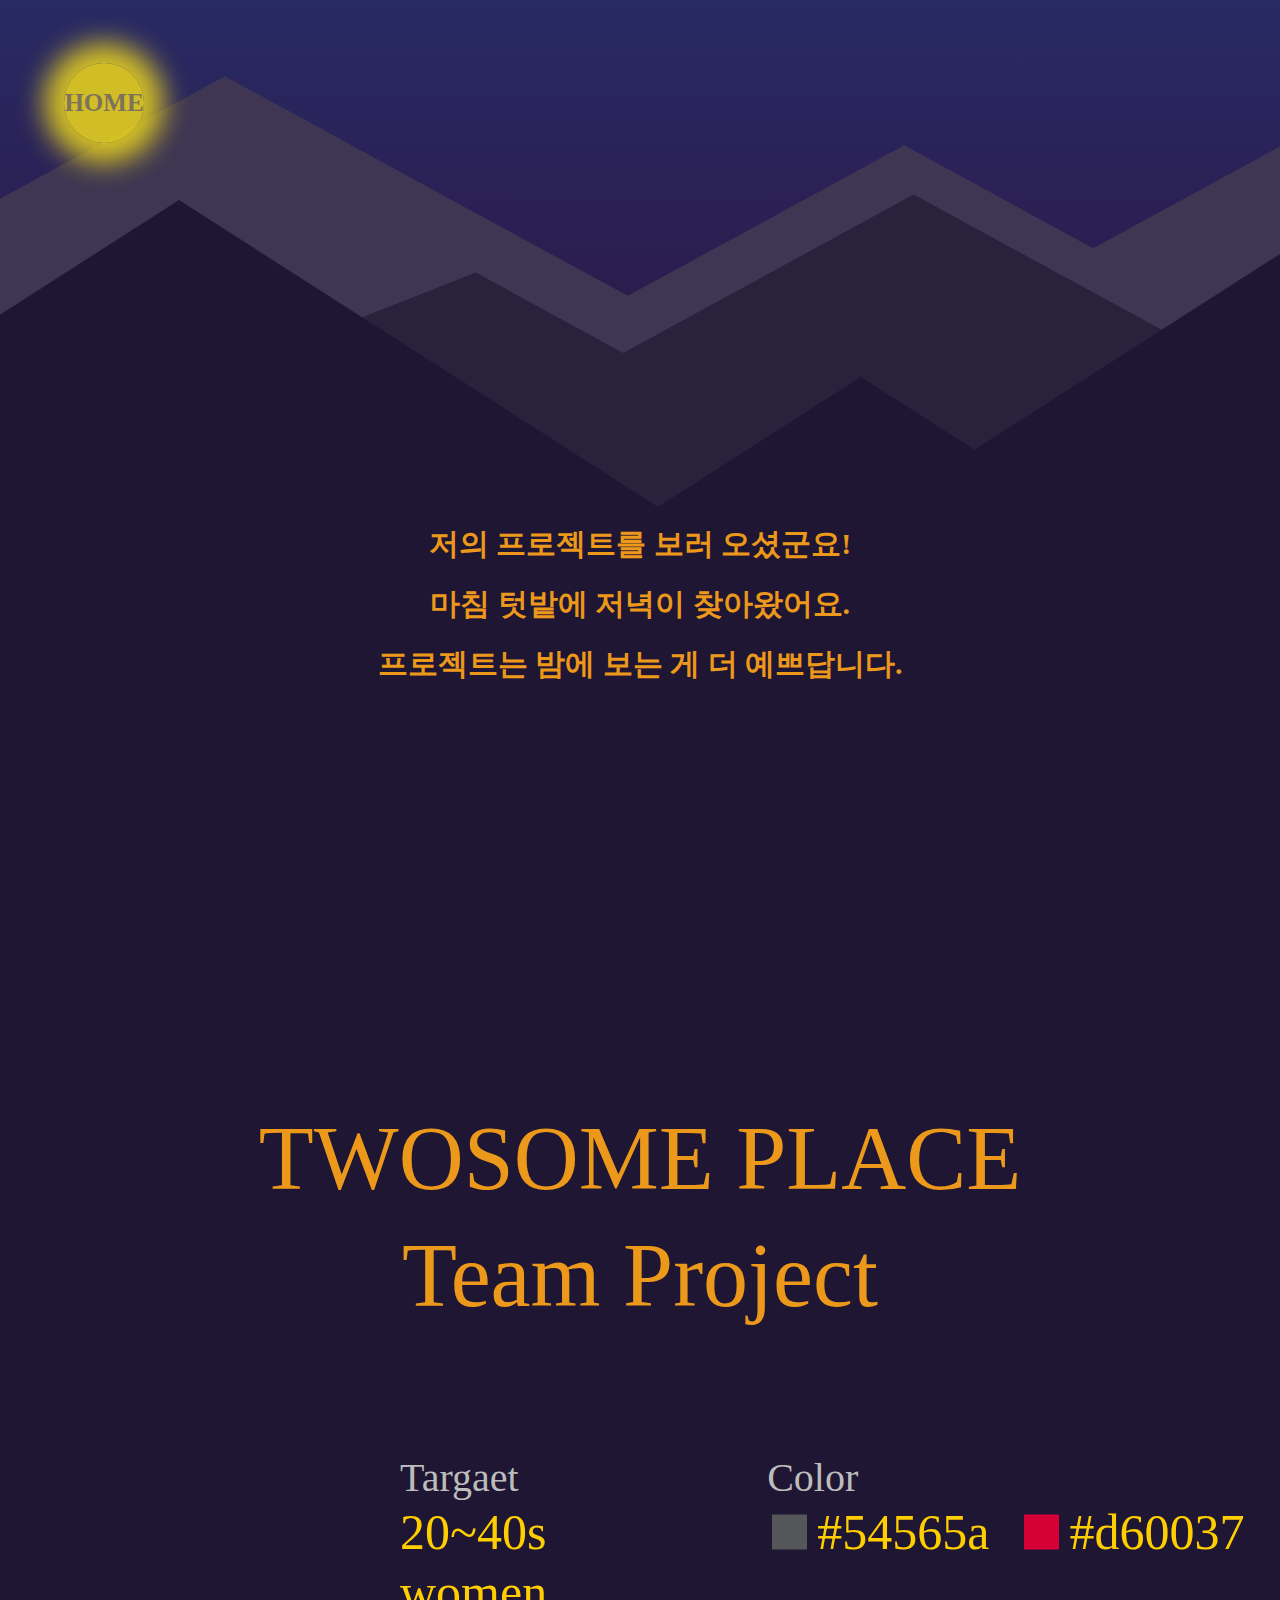
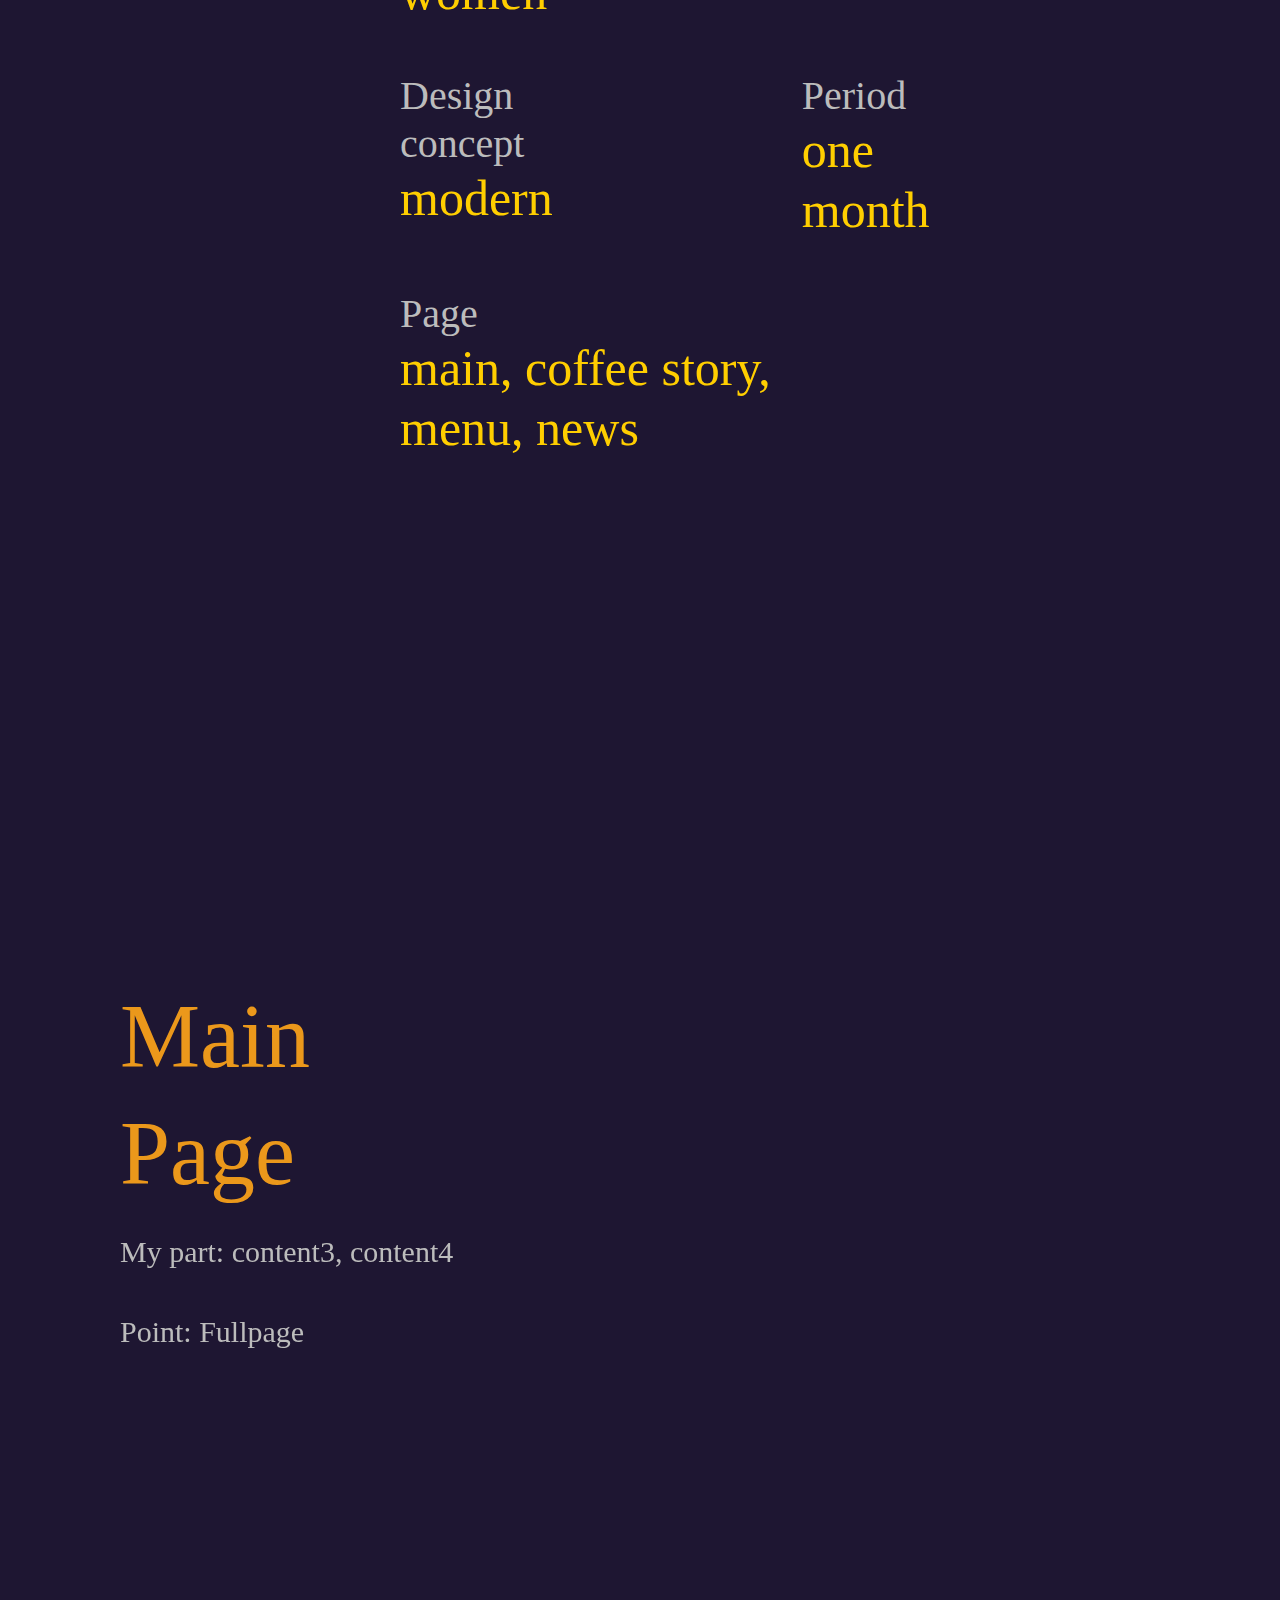
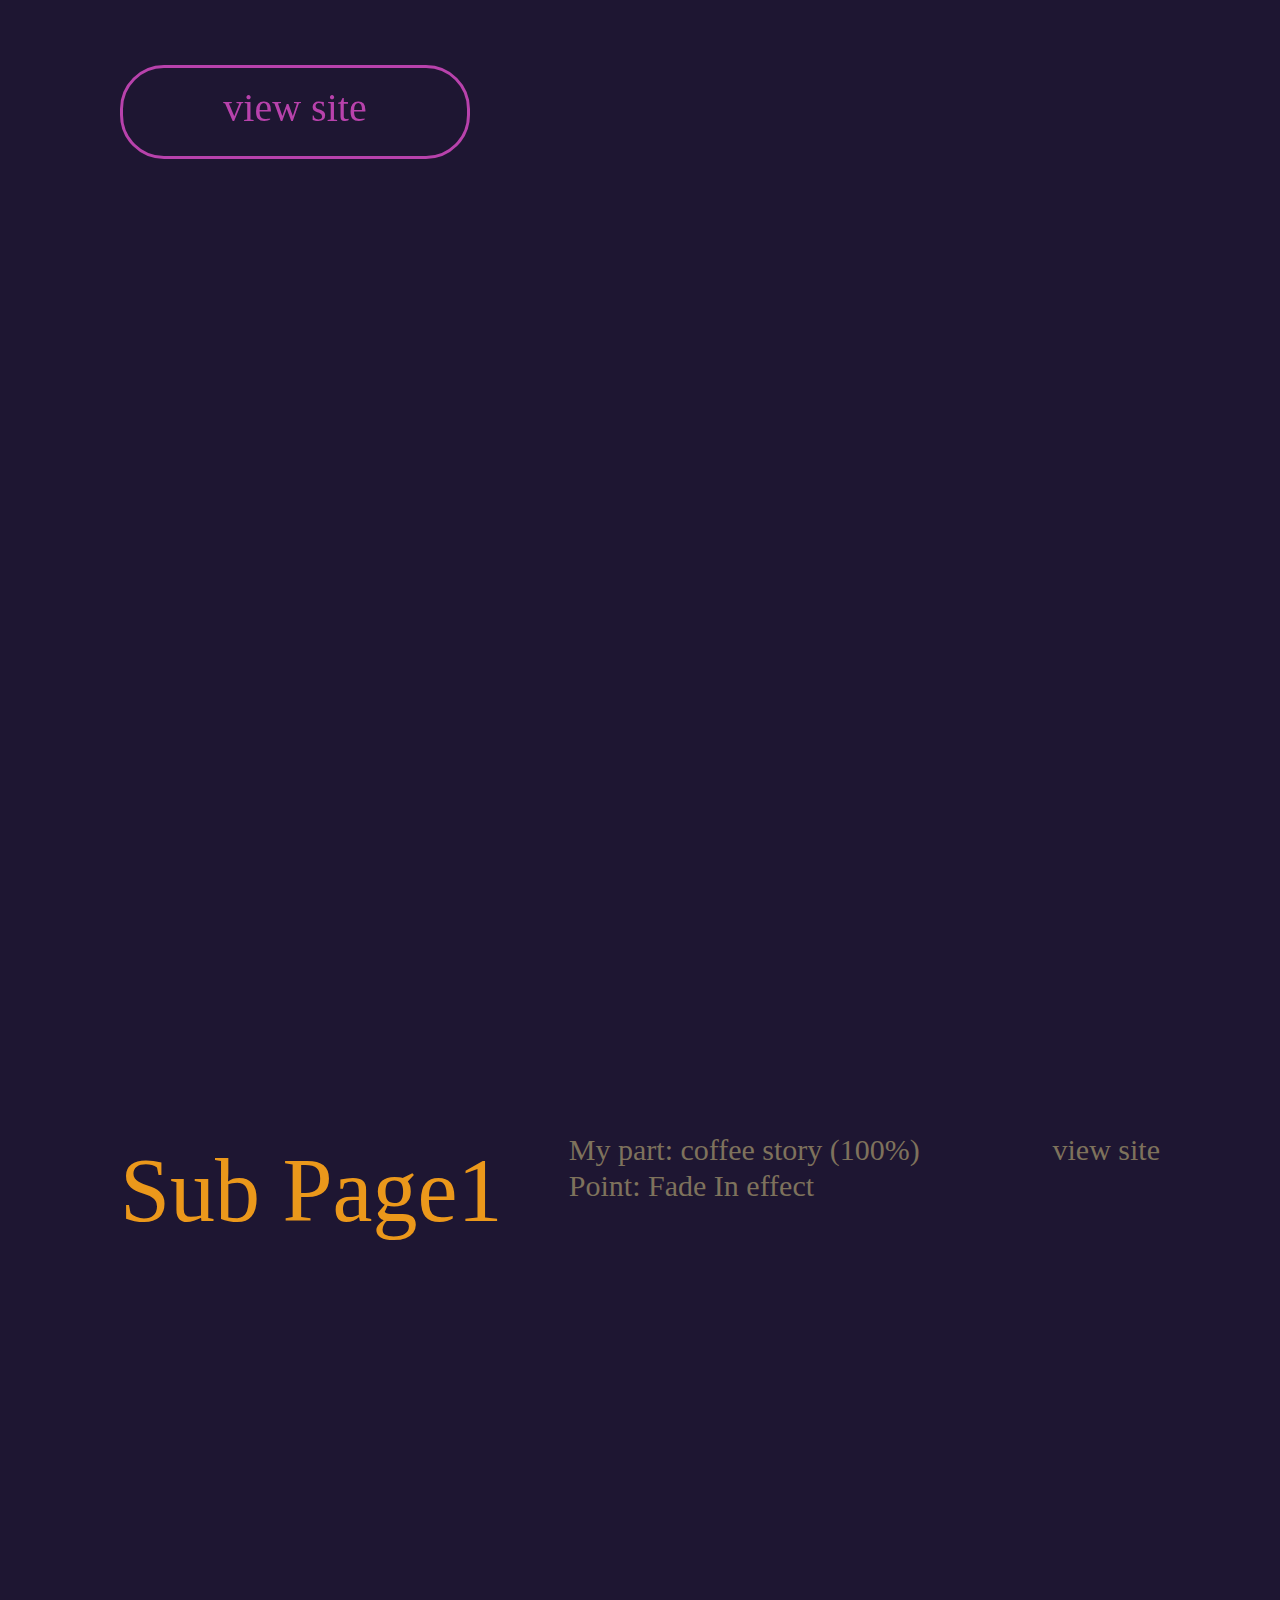
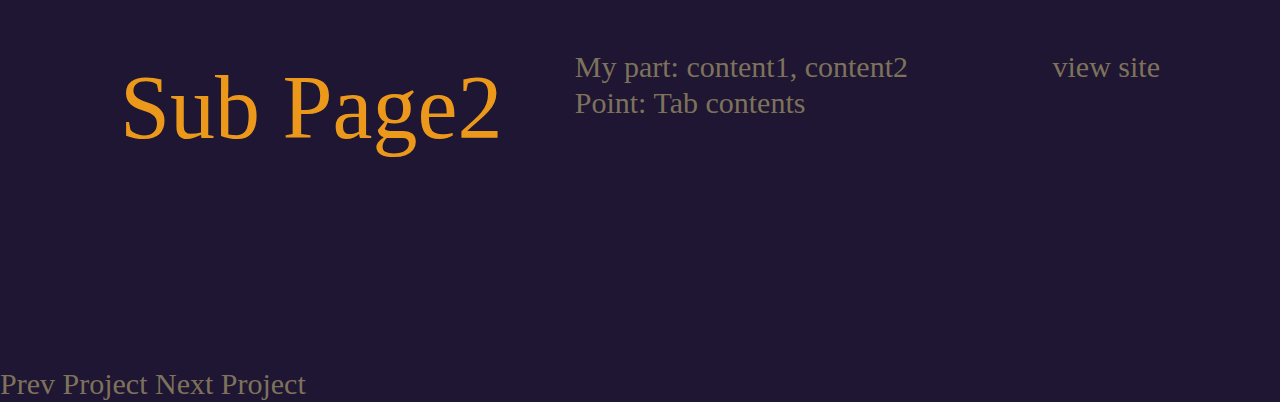
==== sub/ikea_introduce.html @ bd68456a ".go_link .circle" ====
<!DOCTYPE html>
<html lang="ko">

<head>
  <meta charset="UTF-8">
  <meta http-equiv="X-UA-Compatible" content="IE=edge">
  <meta name="viewport" content="width=device-width, initial-scale=1.0">
  <title> IKEA | Project </title>
  <link rel="icon" href="../images/favicon16.ico">
  <link rel="icon" href="../images/favicon32.ico">
  <link rel="shortcut icon" href="../images/favicon96.ico"><!-- 안드로이드 -->
  <link rel="apple-touch-icon" href="../images/favicon96.ico"><!-- 애플 -->

  <link rel="stylesheet" href="../css/common.css">
  <link rel="stylesheet" href="../css/sub.css">
  <script src="../js/jquery-1.12.4.min.js"></script>
</head>

<body>
  <div id="ikea_wrap">
    <div class="ikea_intro">
      <a href="../index.html" class="home">HOME</a>
      <div class="bg">
        <div class="mountain1"></div>
        <div class="mountain2"></div>
        <div class="mountain3"></div>
        <div class="star"></div>
      </div>
      <div class="txt">
        저의 프로젝트를 보러 오셨군요!<br>
        마침 텃밭에 저녁이 찾아왔어요.<br>
        프로젝트는 밤에 보는 게 더 예쁘답니다.<br>
      </div>
    </div>

    <div class="introduce">
      <section class="info">
        <h2>TWOSOME PLACE <br> Team Project</h2>
        <ul class="info_cnt">
          <li>
            <div>
              Targaet
              <p>20~40s women</p>
            </div>
            <div class="marginLeft1">
              Color
              <p><span class="color1">#54565a</span><span class="color2">#d60037</span></p>
            </div>
          </li>
          <li>
            <div>
              Design concept
              <p>modern</p>
            </div>
            <div class="marginLeft2">
              Period
              <p>one month</p>
            </div>
          </li>
          <li>
            <div>
              Page
              <p>main, coffee story, menu, news</p>
            </div>
          </li>
        </ul>
      </section>

      <section class="main">
        <div class="fixed">
          <h3>Main Page</h3>
          <div class="part">
            My part: content3, content4 <br>
            Point: Fullpage</div>
          <a href="" class="view_site">view site</a>
        </div>

        <div class="screen_wrap">
          <div class="screen">
            <div class="img1"></div>
          </div>
          <div class="screen">
            <div class="img2"></div>
          </div>
          <div class="screen">
            <div class="img3"></div>
          </div>
        </div>

      </section>

      <section class="sub1">
        <h3>Sub Page1</h3>
        <div class="part">
          My part: coffee story (100%) <br>
          Point: Fade In effect
        </div>
        <div class="screen">
          <div class="img"></div>
        </div>
        <a href="" class="view_site">view site</a>
      </section>

      <section class="sub2">
        <h3>Sub Page2</h3>
        <div class="part">
          My part: content1, content2 <br>
          Point: Tab contents
        </div>
        <div class="screen">
          <div class="img"></div>
        </div>
        <a href="" class="view_site">view site</a>
      </section> 

      <div class="btn">
        <a href="" class="btn_prev">Prev Project</a>
        <a href="" class="btn_next">Next Project</a>
        <a href="" class="btn_top"></a>
      </div>
    </div>
  </div>
</body>

</html>
---- css/common.css ----
@charset "UTF-8";
@font-face {
  font-family: 신디나루;
  font-style: normal;
  font-weight: 600;
  src: local("a신디나루B"), url("../fonts/sindinaru/a신디나루B.ttf") format("truetype"); }
@font-face {
  font-family: Rubik;
  font-style: normal;
  font-weight: 500;
  src: local("Rubik"), url("../fonts/Rubik/static/Rubik-Medium.ttf") format("truetype"); }
@font-face {
  font-family: Rubik;
  font-style: normal;
  font-weight: 600;
  src: local("Rubik"), url("../fonts/Rubik/static/Rubik-Bold.ttf") format("truetype"); }
@font-face {
  font-family: Tourney;
  font-style: normal;
  font-weight: 300;
  src: local("Tourney"), url("../fonts/Tourney/static/Tourney/Tourney-Light.ttf") format("truetype"); }
@font-face {
  font-family: TourneyItalic;
  font-style: normal;
  font-weight: 300;
  src: local("Tourney"), url("../fonts/Tourney/static/Tourney/Tourney-LightItalic.ttf") format("truetype"); }
@font-face {
  font-family: Tourney;
  font-style: normal;
  font-weight: 400;
  src: local("Tourney"), url("../fonts/Tourney/static/Tourney/Tourney-Regular.ttf") format("truetype"); }
@font-face {
  font-family: Tourney;
  font-style: normal;
  font-weight: 500;
  src: local("Tourney"), url("../fonts/Tourney/static/Tourney/Tourney-Medium.ttf") format("truetype"); }
@font-face {
  font-family: NotoSansKR;
  font-style: normal;
  font-weight: 400;
  src: url("../fonts/Noto_Sans_KR/NotoSansKR-Regular.eot");
  src: local("Noto Sans KR"), url("../fonts/Noto_Sans_KR/NotoSansKR-Regular.eot?#iefix") format("embedded-opentype"), url("../fonts/Noto_Sans_KR/NotoSansKR-Regular.woff2") format("woff2"), url("../fonts/Noto_Sans_KR/NotoSansKR-Regular.woff") format("woff"), url("../fonts/Noto_Sans_KR/NotoSansKR-Regular.otf") format("opentype"), url("../fonts/Noto_Sans_KR/NotoSansKR-Regular.svg#NotoSansKR") format("svg"); }
@font-face {
  font-family: NotoSansKR;
  font-style: normal;
  font-weight: 500;
  src: url("../fonts/Noto_Sans_KR/NotoSansKR-Medium.eot");
  src: local("Noto Sans KR"), url("../fonts/Noto_Sans_KR/NotoSansKR-Medium.eot?#iefix") format("embedded-opentype"), url("../fonts/Noto_Sans_KR/NotoSansKR-Medium.woff2") format("woff2"), url("../fonts/Noto_Sans_KR/NotoSansKR-Medium.woff") format("woff"), url("../fonts/Noto_Sans_KR/NotoSansKR-Medium.otf") format("opentype"), url("../fonts/Noto_Sans_KR/NotoSansKR-Medium.svg#NotoSansKR") format("svg"); }
body, p, ul, h1, h2, h3, h4, h5, h6 {
  margin: 0;
  padding: 0; }

ul {
  list-style: none; }

h1, h2, h3, h4, h5, h6 {
  font-size: 100%; }

img {
  vertical-align: top;
  border: none; }

button {
  background: none;
  border: none;
  cursor: pointer; }

a:link, a:visited, a:hover, a:active {
  text-decoration: none;
  color: inherit; }

.blind {
  width: 1px;
  height: 1px;
  border: none;
  overflow: hidden;
  position: absolute;
  clip: rect(1px, 1px, 1px, 1px);
  clip-path: inset(50%); }

body {
  font-family: "신디나루", "굴림", "NotoSansKR";
  font-weight: 600;
  color: #7E725C;
  font-size: 30px;
  line-height: 2;
  word-break: keep-all; }

@-webkit-keyframes move_cloud {
  0% {
    transform: translate(-470px); }
  100% {
    transform: translate(100%); } }
@-moz-keyframes move_cloud {
  0% {
    transform: translate(-470px); }
  100% {
    transform: translate(100%); } }
@keyframes move_cloud {
  0% {
    transform: translate(-470px); }
  100% {
    transform: translate(100%); } }
@-webkit-keyframes move_cloud_back {
  0% {
    transform: translate(300px); }
  100% {
    transform: translate(-100%); } }
@-moz-keyframes move_cloud_back {
  0% {
    transform: translate(300px); }
  100% {
    transform: translate(-100%); } }
@keyframes move_cloud_back {
  0% {
    transform: translate(300px); }
  100% {
    transform: translate(-100%); } }
@-webkit-keyframes move_down {
  0% {
    transform: translateY(0); }
  100% {
    transform: translateY(15px); } }
@-moz-keyframes move_down {
  0% {
    transform: translateY(0); }
  100% {
    transform: translateY(15px); } }
@keyframes move_down {
  0% {
    transform: translateY(0); }
  100% {
    transform: translateY(15px); } }
@-webkit-keyframes move_water {
  0% {
    transform: translateY(0);
    opacity: 1; }
  30% {
    transform: translateY(3px);
    opacity: 0.5; }
  100% {
    transform: translateY(5px);
    opacity: 0; } }
@-moz-keyframes move_water {
  0% {
    transform: translateY(0);
    opacity: 1; }
  30% {
    transform: translateY(3px);
    opacity: 0.5; }
  100% {
    transform: translateY(5px);
    opacity: 0; } }
@keyframes move_water {
  0% {
    transform: translateY(0);
    opacity: 1; }
  30% {
    transform: translateY(3px);
    opacity: 0.5; }
  100% {
    transform: translateY(5px);
    opacity: 0; } }
@-webkit-keyframes swing_apple {
  0% {
    transform: rotate(5deg); }
  100% {
    transform: rotate(-5deg); } }
@-moz-keyframes swing_apple {
  0% {
    transform: rotate(5deg); }
  100% {
    transform: rotate(-5deg); } }
@keyframes swing_apple {
  0% {
    transform: rotate(5deg); }
  100% {
    transform: rotate(-5deg); } }
@-webkit-keyframes rotateY {
  0% {
    transform: rotateY(0); }
  100% {
    transform: rotateY(360deg); } }
@-moz-keyframes rotateY {
  0% {
    transform: rotateY(0); }
  100% {
    transform: rotateY(360deg); } }
@keyframes rotateY {
  0% {
    transform: rotateY(0); }
  100% {
    transform: rotateY(360deg); } }
@-webkit-keyframes hart {
  0% {
    opacity: 0; }
  30%,50% {
    opacity: 1; }
  100% {
    opacity: 1; } }
@-moz-keyframes hart {
  0% {
    opacity: 0; }
  30%,50% {
    opacity: 1; }
  100% {
    opacity: 1; } }
@keyframes hart {
  0% {
    opacity: 0; }
  30%,50% {
    opacity: 1; }
  100% {
    opacity: 1; } }
@-webkit-keyframes swing_side_hand {
  0% {
    transform: rotate(0); }
  100% {
    transform: rotate(22deg); } }
@-moz-keyframes swing_side_hand {
  0% {
    transform: rotate(0); }
  100% {
    transform: rotate(22deg); } }
@keyframes swing_side_hand {
  0% {
    transform: rotate(0); }
  100% {
    transform: rotate(22deg); } }
@-webkit-keyframes mouse {
  0%,10%,20%,30% {
    top: 33%;
    left: 44%;
    background: url("../images/beauty/mouse_close.svg") no-repeat;
    width: 15px;
    height: 11px; }
  40%,50%,60% {
    top: 29%;
    left: 42%;
    background: url("../images/beauty/mouse_open.svg") no-repeat;
    width: 27px;
    height: 32px; }
  70%,80%,90%,100% {
    top: 33%;
    left: 44%;
    background: url("../images/beauty/mouse_close.svg") no-repeat;
    width: 15px;
    height: 11px; } }
@-moz-keyframes mouse {
  0%,10%,20%,30% {
    top: 33%;
    left: 44%;
    background: url("../images/beauty/mouse_close.svg") no-repeat;
    width: 15px;
    height: 11px; }
  40%,50%,60% {
    top: 29%;
    left: 42%;
    background: url("../images/beauty/mouse_open.svg") no-repeat;
    width: 27px;
    height: 32px; }
  70%,80%,90%,100% {
    top: 33%;
    left: 44%;
    background: url("../images/beauty/mouse_close.svg") no-repeat;
    width: 15px;
    height: 11px; } }
@keyframes mouse {
  0%,10%,20%,30% {
    top: 33%;
    left: 44%;
    background: url("../images/beauty/mouse_close.svg") no-repeat;
    width: 15px;
    height: 11px; }
  40%,50%,60% {
    top: 29%;
    left: 42%;
    background: url("../images/beauty/mouse_open.svg") no-repeat;
    width: 27px;
    height: 32px; }
  70%,80%,90%,100% {
    top: 33%;
    left: 44%;
    background: url("../images/beauty/mouse_close.svg") no-repeat;
    width: 15px;
    height: 11px; } }
@-webkit-keyframes wink {
  0%,10%,20%,30% {
    top: 24%;
    right: 30%;
    background: url("../images/beauty/eye_normal.svg") no-repeat;
    width: 21px;
    height: 17px; }
  40%,50%,60% {
    top: 25%;
    right: 29%;
    background: url("../images/beauty/eye_wink.svg") no-repeat;
    width: 20px;
    height: 8px; }
  70%,80%,90%,100% {
    top: 24%;
    right: 30%;
    background: url("../images/beauty/eye_normal.svg") no-repeat;
    width: 21px;
    height: 17px; } }
@-moz-keyframes wink {
  0%,10%,20%,30% {
    top: 24%;
    right: 30%;
    background: url("../images/beauty/eye_normal.svg") no-repeat;
    width: 21px;
    height: 17px; }
  40%,50%,60% {
    top: 25%;
    right: 29%;
    background: url("../images/beauty/eye_wink.svg") no-repeat;
    width: 20px;
    height: 8px; }
  70%,80%,90%,100% {
    top: 24%;
    right: 30%;
    background: url("../images/beauty/eye_normal.svg") no-repeat;
    width: 21px;
    height: 17px; } }
@keyframes wink {
  0%,10%,20%,30% {
    top: 24%;
    right: 30%;
    background: url("../images/beauty/eye_normal.svg") no-repeat;
    width: 21px;
    height: 17px; }
  40%,50%,60% {
    top: 25%;
    right: 29%;
    background: url("../images/beauty/eye_wink.svg") no-repeat;
    width: 20px;
    height: 8px; }
  70%,80%,90%,100% {
    top: 24%;
    right: 30%;
    background: url("../images/beauty/eye_normal.svg") no-repeat;
    width: 21px;
    height: 17px; } }
@-webkit-keyframes swing_hand_left {
  0% {
    transform: rotate(15deg); }
  100% {
    transform: rotate(-3deg); } }
@-moz-keyframes swing_hand_left {
  0% {
    transform: rotate(15deg); }
  100% {
    transform: rotate(-3deg); } }
@keyframes swing_hand_left {
  0% {
    transform: rotate(15deg); }
  100% {
    transform: rotate(-3deg); } }
@-webkit-keyframes swing_hand_right {
  0% {
    transform: rotate(-15deg); }
  100% {
    transform: rotate(3deg); } }
@-moz-keyframes swing_hand_right {
  0% {
    transform: rotate(-15deg); }
  100% {
    transform: rotate(3deg); } }
@keyframes swing_hand_right {
  0% {
    transform: rotate(-15deg); }
  100% {
    transform: rotate(3deg); } }
@-webkit-keyframes swing_arm_left {
  0% {
    transform: rotate(-8deg); }
  100% {
    transform: rotate(15deg); } }
@-moz-keyframes swing_arm_left {
  0% {
    transform: rotate(-8deg); }
  100% {
    transform: rotate(15deg); } }
@keyframes swing_arm_left {
  0% {
    transform: rotate(-8deg); }
  100% {
    transform: rotate(15deg); } }
@-webkit-keyframes swing_arm_right {
  0% {
    transform: rotate(8deg); }
  100% {
    transform: rotate(-15deg); } }
@-moz-keyframes swing_arm_right {
  0% {
    transform: rotate(8deg); }
  100% {
    transform: rotate(-15deg); } }
@keyframes swing_arm_right {
  0% {
    transform: rotate(8deg); }
  100% {
    transform: rotate(-15deg); } }
@-webkit-keyframes swing_tail {
  0% {
    transform: rotate(0deg); }
  100% {
    transform: rotate(30deg); } }
@-moz-keyframes swing_tail {
  0% {
    transform: rotate(0deg); }
  100% {
    transform: rotate(30deg); } }
@keyframes swing_tail {
  0% {
    transform: rotate(0deg); }
  100% {
    transform: rotate(30deg); } }
@-webkit-keyframes smoky {
  60% {
    text-shadow: 0 0 40px whitesmoke; }
  to {
    transform: translate3d(15rem, -8rem, 0) rotate(-40deg) skewX(70deg) scale(1.5);
    text-shadow: 0 0 20px whitesmoke;
    opacity: 0; } }
@-moz-keyframes smoky {
  60% {
    text-shadow: 0 0 40px whitesmoke; }
  to {
    transform: translate3d(15rem, -8rem, 0) rotate(-40deg) skewX(70deg) scale(1.5);
    text-shadow: 0 0 20px whitesmoke;
    opacity: 0; } }
@keyframes smoky {
  60% {
    text-shadow: 0 0 40px whitesmoke; }
  to {
    transform: translate3d(15rem, -8rem, 0) rotate(-40deg) skewX(70deg) scale(1.5);
    text-shadow: 0 0 20px whitesmoke;
    opacity: 0; } }
@-webkit-keyframes smoky-mirror {
  60% {
    text-shadow: 0 0 40px whitesmoke; }
  to {
    transform: translate3d(18rem, -8rem, 0) rotate(-40deg) skewX(-70deg) scale(2);
    text-shadow: 0 0 20px whitesmoke;
    opacity: 0; } }
@-moz-keyframes smoky-mirror {
  60% {
    text-shadow: 0 0 40px whitesmoke; }
  to {
    transform: translate3d(18rem, -8rem, 0) rotate(-40deg) skewX(-70deg) scale(2);
    text-shadow: 0 0 20px whitesmoke;
    opacity: 0; } }
@keyframes smoky-mirror {
  60% {
    text-shadow: 0 0 40px whitesmoke; }
  to {
    transform: translate3d(18rem, -8rem, 0) rotate(-40deg) skewX(-70deg) scale(2);
    text-shadow: 0 0 20px whitesmoke;
    opacity: 0; } }
@-webkit-keyframes arrow_down {
  0% {
    opacity: 0.5; }
  50% {
    opacity: 0.8; }
  100% {
    opacity: 0.5; } }
@-moz-keyframes arrow_down {
  0% {
    opacity: 0.5; }
  50% {
    opacity: 0.8; }
  100% {
    opacity: 0.5; } }
@keyframes arrow_down {
  0% {
    opacity: 0.5; }
  50% {
    opacity: 0.8; }
  100% {
    opacity: 0.5; } }
@-webkit-keyframes apple1_drop {
  0% {
    transform: rotate(0) translate(0) scale(0.8); }
  95% {
    transform: translate(-5px, 120px) rotate(180deg) scale(0.9); }
  100% {
    transform: translate(-8px, 130px) rotate(160deg) scale(1); } }
@-moz-keyframes apple1_drop {
  0% {
    transform: rotate(0) translate(0) scale(0.8); }
  95% {
    transform: translate(-5px, 120px) rotate(180deg) scale(0.9); }
  100% {
    transform: translate(-8px, 130px) rotate(160deg) scale(1); } }
@keyframes apple1_drop {
  0% {
    transform: rotate(0) translate(0) scale(0.8); }
  95% {
    transform: translate(-5px, 120px) rotate(180deg) scale(0.9); }
  100% {
    transform: translate(-8px, 130px) rotate(160deg) scale(1); } }
@-webkit-keyframes apple2_drop {
  0% {
    transform: rotate(0) translate(0) scale(1); }
  30%, 40%, 50% {
    transform: translate(10, 80) rotate(50deg) scale(0.95); }
  60% {
    transform: translate(20px, 96px) rotate(63deg) scale(0.9); }
  75% {
    transform: translate(20px, 90px) rotate(100deg) scale(0.9); }
  76% {
    transform: translate(20px, 90px) rotate(105deg) scale(0.9); }
  77% {
    transform: translate(20px, 90px) rotate(110deg) scale(0.8); }
  78% {
    transform: translate(20px, 90px) rotate(115deg) scale(0.8); }
  100% {
    transform: translate(20px, 90px) rotate(120deg) scale(0.8); } }
@-moz-keyframes apple2_drop {
  0% {
    transform: rotate(0) translate(0) scale(1); }
  30%, 40%, 50% {
    transform: translate(10, 80) rotate(50deg) scale(0.95); }
  60% {
    transform: translate(20px, 96px) rotate(63deg) scale(0.9); }
  75% {
    transform: translate(20px, 90px) rotate(100deg) scale(0.9); }
  76% {
    transform: translate(20px, 90px) rotate(105deg) scale(0.9); }
  77% {
    transform: translate(20px, 90px) rotate(110deg) scale(0.8); }
  78% {
    transform: translate(20px, 90px) rotate(115deg) scale(0.8); }
  100% {
    transform: translate(20px, 90px) rotate(120deg) scale(0.8); } }
@keyframes apple2_drop {
  0% {
    transform: rotate(0) translate(0) scale(1); }
  30%, 40%, 50% {
    transform: translate(10, 80) rotate(50deg) scale(0.95); }
  60% {
    transform: translate(20px, 96px) rotate(63deg) scale(0.9); }
  75% {
    transform: translate(20px, 90px) rotate(100deg) scale(0.9); }
  76% {
    transform: translate(20px, 90px) rotate(105deg) scale(0.9); }
  77% {
    transform: translate(20px, 90px) rotate(110deg) scale(0.8); }
  78% {
    transform: translate(20px, 90px) rotate(115deg) scale(0.8); }
  100% {
    transform: translate(20px, 90px) rotate(120deg) scale(0.8); } }
@-webkit-keyframes sprout_grow_dark {
  0% {
    background: url("../images/main/stem_dark.svg") no-repeat 50%/cover;
    width: 9px;
    height: 47px; }
  100% {
    background: url("../images/main/sprout_dark.svg") no-repeat 50%/cover;
    width: 41px;
    height: 47px; } }
@-moz-keyframes sprout_grow_dark {
  0% {
    background: url("../images/main/stem_dark.svg") no-repeat 50%/cover;
    width: 9px;
    height: 47px; }
  100% {
    background: url("../images/main/sprout_dark.svg") no-repeat 50%/cover;
    width: 41px;
    height: 47px; } }
@keyframes sprout_grow_dark {
  0% {
    background: url("../images/main/stem_dark.svg") no-repeat 50%/cover;
    width: 9px;
    height: 47px; }
  100% {
    background: url("../images/main/sprout_dark.svg") no-repeat 50%/cover;
    width: 41px;
    height: 47px; } }
@-webkit-keyframes sprout_grow_light {
  0% {
    background: url("../images/main/stem_light.svg") no-repeat 50%/cover;
    width: 9px;
    height: 47px; }
  100% {
    background: url("../images/main/sprout_light.svg") no-repeat 50%/cover;
    width: 41px;
    height: 47px; } }
@-moz-keyframes sprout_grow_light {
  0% {
    background: url("../images/main/stem_light.svg") no-repeat 50%/cover;
    width: 9px;
    height: 47px; }
  100% {
    background: url("../images/main/sprout_light.svg") no-repeat 50%/cover;
    width: 41px;
    height: 47px; } }
@keyframes sprout_grow_light {
  0% {
    background: url("../images/main/stem_light.svg") no-repeat 50%/cover;
    width: 9px;
    height: 47px; }
  100% {
    background: url("../images/main/sprout_light.svg") no-repeat 50%/cover;
    width: 41px;
    height: 47px; } }

/*# sourceMappingURL=common.css.map */
---- css/sub.css ----
#wrap {
  background: url(../images/common/bg.svg) no-repeat 50%/cover;
  width: 100%;
  height: 100vh; }

#btnMenu {
  position: fixed;
  width: 230px;
  height: 314px;
  bottom: 25px;
  left: 80px;
  z-index: 600; }
  #btnMenu a {
    display: block;
    font-family: Rubik;
    font-weight: 600;
    font-size: 25px;
    color: #fff;
    text-align: center;
    width: 192px;
    height: 54px;
    background: no-repeat 50% / cover; }
  #btnMenu a:hover, #btnMenu a:focus {
    color: #FFCE00; }
  #btnMenu a + a {
    margin-top: 5px; }
  #btnMenu .prev {
    -webkit-transform: rotate(3deg);
    -moz-transform: rotate(3deg);
    transform: rotate(3deg);
    background-image: url("../images/common/btn_prevpage.svg");
    width: 208px; }
    #btnMenu .prev p {
      padding-left: 10px; }
  #btnMenu .current {
    background-image: url("../images/common/btn_currentpage.svg");
    color: #FFCE00; }
  #btnMenu .next {
    background-image: url("../images/common/btn_nextpage.svg"); }
    #btnMenu .next p {
      -webkit-transform: rotate(-3deg);
      -moz-transform: rotate(-3deg);
      transform: rotate(-3deg); }
  #btnMenu .all_menu {
    background-image: url("../images/common/btn_allmenu.svg"); }

.home {
  display: -webkit-box;
  display: -moz-box;
  display: -ms-box;
  display: -webkit-flex;
  display: flex;
  -webkit-justify-content: center;
  justify-content: center;
  -webkit-align-items: center;
  align-items: center;
  position: fixed;
  width: 80px;
  height: 80px;
  top: 7%;
  left: 5%;
  border-radius: 50%;
  background: rgba(251, 229, 25, 0.8);
  box-shadow: 0px 0px 27px 20px rgba(251, 229, 25, 0.8);
  font-size: 25px;
  /* offset-x | offset-y | blur-radius | spread-radius | color */ }

.speech_bubble {
  display: -webkit-box;
  display: -moz-box;
  display: -ms-box;
  display: -webkit-flex;
  display: flex;
  -webkit-justify-content: center;
  justify-content: center;
  -webkit-align-items: center;
  align-items: center;
  position: relative;
  width: 1000px;
  height: 283px;
  margin: 70px auto;
  text-align: center;
  background: url("../images/common/speechBubble.png") no-repeat 50%; }
  .speech_bubble::after {
    -webkit-animation: move_down 1.5s infinite forwards;
    -moz-animation: move_down 1.5s infinite forwards;
    animation: move_down 1.5s infinite forwards;
    content: "";
    position: absolute;
    width: 66px;
    height: 37px;
    bottom: 9px;
    left: 48%;
    background: url("../images/common/ico_down.svg"); }

.moveani {
  position: absolute;
  z-index: -5;
  width: 100%;
  height: 100vh;
  overflow: hidden; }
  .moveani .cloud1, .moveani .cloud2, .moveani .cloud3 {
    -webkit-animation: move_cloud linear 60s infinite;
    -moz-animation: move_cloud linear 60s infinite;
    animation: move_cloud linear 60s infinite;
    position: absolute;
    top: 0;
    left: 0;
    width: 100%;
    height: 100%;
    background: no-repeat 50% / cover; }
    .moveani .cloud1::before, .moveani .cloud2::before, .moveani .cloud3::before {
      content: "";
      position: absolute; }
  .moveani .cloud3 {
    -webkit-animation: move_cloud_back linear 80s infinite;
    -moz-animation: move_cloud_back linear 80s infinite;
    animation: move_cloud_back linear 80s infinite; }
  .moveani .cloud1::before {
    top: 5%;
    left: 0;
    width: 374px;
    height: 106px;
    background-image: url("../images/common/cloud1.svg"); }
  .moveani .cloud2 {
    -webkit-animation-duration: 85s;
    -moz-animation-duration: 85s;
    animation-duration: 85s; }
    .moveani .cloud2::before {
      top: 19%;
      width: 531px;
      height: 107px;
      background-image: url("../images/common/cloud2.svg"); }
  .moveani .cloud3::before {
    transform: scale(0.7);
    top: 32%;
    right: 0;
    width: 447px;
    height: 127px;
    opacity: 0.5;
    background-image: url("../images/common/cloud3.svg"); }

.click {
  display: -webkit-box;
  display: -moz-box;
  display: -ms-box;
  display: -webkit-flex;
  display: flex;
  -webkit-justify-content: center;
  justify-content: center;
  -webkit-align-items: center;
  align-items: center;
  display: block;
  width: 130px;
  height: 48px;
  background: url("../images/common/btn_click.svg") no-repeat 50%;
  font-size: 25px;
  text-align: center; }
  .click:hover, .click:focus {
    background-image: url("../images/common/btn_click_hover.svg"); }

.sticky {
  position: -webkit-sticky;
  position: sticky;
  height: 100vh;
  top: 0;
  overflow: hidden;
  background: url(../images/common/bg.svg) no-repeat 50%/cover;
  width: 100%;
  height: 100vh; }

.skill {
  position: relative;
  width: 100%;
  height: 1100vh; }

.tree_wrap {
  position: relative;
  height: 100%; }

.tree_wrap .intro, .tree_wrap .seed, .tree_wrap .sprout, .tree_wrap .small_tree, .tree_wrap .big_tree {
  position: absolute;
  top: 0;
  left: 0;
  width: 100%;
  height: 100%;
  opacity: 0;
  transition: opacity 0.5s; }
.tree_wrap .soil {
  -webkit-transform: translateX(-50%);
  -moz-transform: translateX(-50%);
  transform: translateX(-50%);
  position: absolute;
  bottom: 140px;
  left: 50%;
  width: 272px;
  height: 59px;
  background: no-repeat 50% / cover; }
.tree_wrap .soil.grass {
  background-image: url("../images/skill/grass.svg");
  width: 772px;
  height: 166px;
  bottom: 60px; }
.tree_wrap .grow {
  -webkit-transform: translateX(-50%);
  -moz-transform: translateX(-50%);
  transform: translateX(-50%);
  position: absolute;
  background: no-repeat 50% / cover; }
.tree_wrap .water {
  position: absolute;
  width: 561px;
  height: 489px;
  top: 30%; }
  .tree_wrap .water .can {
    position: absolute;
    width: 298px;
    height: 262px;
    top: 0;
    background: url("../images/skill/wateringCan.svg"); }
  .tree_wrap .water .drop {
    position: absolute;
    width: 150px;
    height: 70%; }
  .tree_wrap .water .drop1, .tree_wrap .water .drop2 {
    -webkit-animation: move_water 2.5s infinite forwards;
    -moz-animation: move_water 2.5s infinite forwards;
    animation: move_water 2.5s infinite forwards;
    position: absolute;
    background: no-repeat 50%;
    width: 60px;
    height: 70px; }
  .tree_wrap .water .drop1 {
    background-image: url("../images/skill/waterdrop.svg");
    position: absolute;
    bottom: 33%;
    left: 50%; }
    .tree_wrap .water .drop1::before, .tree_wrap .water .drop1::after {
      content: "";
      position: absolute;
      width: 60px;
      height: 70px;
      background: url("../images/skill/waterdrop.svg") no-repeat 50%; }
    .tree_wrap .water .drop1::before {
      -webkit-transform: scale(0.8) rotate(10deg);
      -moz-transform: scale(0.8) rotate(10deg);
      transform: scale(0.8) rotate(10deg);
      bottom: -55px;
      left: -34px; }
    .tree_wrap .water .drop1::after {
      -webkit-transform: scale(0.7) rotate(-27deg);
      -moz-transform: scale(0.7) rotate(-27deg);
      transform: scale(0.7) rotate(-27deg);
      bottom: -68px;
      right: -14px; }
  .tree_wrap .water .drop2 {
    -webkit-animation-delay: 0.2s;
    -moz-animation-delay: 0.2s;
    animation-delay: 0.2s;
    background-image: url("../images/skill/waterdrop2.svg");
    -webkit-transform: rotate(-30deg);
    -moz-transform: rotate(-30deg);
    transform: rotate(-30deg);
    position: absolute;
    bottom: 0;
    left: 51%; }
    .tree_wrap .water .drop2::before {
      -webkit-transform: rotate(-5deg);
      -moz-transform: rotate(-5deg);
      transform: rotate(-5deg);
      content: "";
      position: absolute;
      width: 60px;
      height: 70px;
      bottom: 8px;
      left: -40px;
      background: url("../images/skill/waterdrop3.svg") no-repeat 50%; }
.tree_wrap .water.right {
  left: 40%; }
  .tree_wrap .water.right .can {
    right: 0; }
  .tree_wrap .water.right .drop {
    bottom: 117px;
    left: 22%; }
.tree_wrap .water.left {
  left: 25%; }
  .tree_wrap .water.left .can {
    -webkit-transform: rotateY(180deg);
    -moz-transform: rotateY(180deg);
    transform: rotateY(180deg);
    left: 0; }
  .tree_wrap .water.left .drop {
    -webkit-transform: rotate(-40deg);
    -moz-transform: rotate(-40deg);
    transform: rotate(-40deg);
    left: 38%;
    bottom: 80px; }
.tree_wrap .seed .plant {
  position: absolute;
  width: 44px;
  height: 59px;
  background: url(../images/skill/seed.svg);
  z-index: 300; }
  .tree_wrap .seed .plant.plant1 {
    bottom: 300px;
    left: 50%; }
  .tree_wrap .seed .plant.plant2 {
    bottom: 183px;
    left: 49%; }
  .tree_wrap .seed .plant.plant3 {
    bottom: 163px;
    left: 51%; }
  .tree_wrap .seed .plant.plant1::before, .tree_wrap .seed .plant.plant1::after, .tree_wrap .seed .plant.plant2::before, .tree_wrap .seed .plant.plant2::after, .tree_wrap .seed .plant.plant3::before, .tree_wrap .seed .plant.plant3::after {
    content: "";
    position: absolute;
    width: 44px;
    height: 59px;
    background: url(../images/skill/seed.svg); }
  .tree_wrap .seed .plant.plant1::before, .tree_wrap .seed .plant.plant2::before {
    -webkit-transform: rotate(180deg);
    -moz-transform: rotate(180deg);
    transform: rotate(180deg);
    right: -44px;
    top: -50%; }
  .tree_wrap .seed .plant.plant1::after, .tree_wrap .seed .plant.plant2::after {
    right: -22px;
    top: -93px; }
  .tree_wrap .seed .plant.plant3::before {
    -webkit-transform: rotate(180deg);
    -moz-transform: rotate(180deg);
    transform: rotate(180deg);
    left: -35px;
    top: 0; }
  .tree_wrap .seed .plant.plant3::after {
    -webkit-transform: rotate(-45deg);
    -moz-transform: rotate(-45deg);
    transform: rotate(-45deg);
    left: -70px;
    top: 0; }
.tree_wrap .seed .soil {
  background-image: url("../images/skill/soil.svg"); }
.tree_wrap .sprout .grow {
  bottom: 185px;
  left: 50%; }
  .tree_wrap .sprout .grow.grow1 {
    background-image: url("../images/skill/grow1.svg");
    width: 91px;
    height: 107px; }
  .tree_wrap .sprout .grow.grow2 {
    background-image: url("../images/skill/grow2.svg");
    width: 93px;
    height: 197px; }
.tree_wrap .sprout .soil {
  background-image: url("../images/skill/soil2.svg"); }
.tree_wrap .small_tree .grow {
  bottom: 120px;
  left: 50%;
  z-index: 100; }
  .tree_wrap .small_tree .grow.grow3 {
    background-image: url("../images/skill/smalltree.svg");
    width: 204px;
    height: 265px; }
  .tree_wrap .small_tree .grow.grow4 {
    background-image: url("../images/skill/smalltree2.svg");
    width: 351px;
    height: 477px; }
.tree_wrap .small_tree .water {
  z-index: 100; }
.tree_wrap .big_tree {
  z-index: 0; }
  .tree_wrap .big_tree .grow {
    display: -webkit-box;
    display: -moz-box;
    display: -ms-box;
    display: -webkit-flex;
    display: flex;
    -webkit-justify-content: space-between;
    justify-content: space-between;
    bottom: 80px;
    left: 50%;
    z-index: 100; }
    .tree_wrap .big_tree .grow.grow5 {
      background-image: url("../images/skill/bigtree.svg");
      width: 781px;
      height: 857px; }
    .tree_wrap .big_tree .grow .apple, .tree_wrap .big_tree .grow .orange {
      position: relative;
      width: 50%; }
      .tree_wrap .big_tree .grow .apple > div, .tree_wrap .big_tree .grow .orange > div {
        display: -webkit-box;
        display: -moz-box;
        display: -ms-box;
        display: -webkit-flex;
        display: flex;
        -webkit-flex-wrap: wrap;
        flex-wrap: wrap;
        -webkit-justify-content: center;
        justify-content: center;
        -webkit-align-items: center;
        align-items: center;
        -webkit-animation: swing_apple cubic-bezier(0.68, -0.55, 0.27, 1.55) infinite alternate;
        -moz-animation: swing_apple cubic-bezier(0.68, -0.55, 0.27, 1.55) infinite alternate;
        animation: swing_apple cubic-bezier(0.68, -0.55, 0.27, 1.55) infinite alternate;
        position: absolute;
        background: no-repeat;
        padding-top: 27px;
        font-family: Rubik;
        font-weight: 600;
        line-height: 1;
        text-align: center; }
      .tree_wrap .big_tree .grow .apple .apple1, .tree_wrap .big_tree .grow .apple .apple2, .tree_wrap .big_tree .grow .apple .apple3, .tree_wrap .big_tree .grow .apple .orange1, .tree_wrap .big_tree .grow .apple .orange2, .tree_wrap .big_tree .grow .apple .orange3, .tree_wrap .big_tree .grow .orange .apple1, .tree_wrap .big_tree .grow .orange .apple2, .tree_wrap .big_tree .grow .orange .apple3, .tree_wrap .big_tree .grow .orange .orange1, .tree_wrap .big_tree .grow .orange .orange2, .tree_wrap .big_tree .grow .orange .orange3 {
        -webkit-animation-duration: 1.3s;
        -moz-animation-duration: 1.3s;
        animation-duration: 1.3s; }
      .tree_wrap .big_tree .grow .apple .apple4, .tree_wrap .big_tree .grow .apple .apple5, .tree_wrap .big_tree .grow .apple .orange4, .tree_wrap .big_tree .grow .apple .orange5, .tree_wrap .big_tree .grow .orange .apple4, .tree_wrap .big_tree .grow .orange .apple5, .tree_wrap .big_tree .grow .orange .orange4, .tree_wrap .big_tree .grow .orange .orange5 {
        -webkit-animation-duration: 1.5s;
        -moz-animation-duration: 1.5s;
        animation-duration: 1.5s; }
    .tree_wrap .big_tree .grow .apple > div {
      width: 125px;
      height: 173px;
      background-image: url("../images/skill/apple.svg");
      color: #fff; }
    .tree_wrap .big_tree .grow .apple .apple1 {
      top: 23%;
      left: 10%; }
    .tree_wrap .big_tree .grow .apple .apple2 {
      top: 50%;
      left: 0; }
    .tree_wrap .big_tree .grow .apple .apple3 {
      bottom: 10%;
      right: 20%; }
    .tree_wrap .big_tree .grow .apple .apple4 {
      top: 40%;
      right: 15%; }
    .tree_wrap .big_tree .grow .apple .apple5 {
      top: 0;
      right: 10%; }
    .tree_wrap .big_tree .grow .orange > div {
      width: 134px;
      height: 185px;
      background-image: url("../images/skill/orange.svg");
      color: #473c3c; }
    .tree_wrap .big_tree .grow .orange .orange1 {
      top: 32%;
      right: -10%; }
    .tree_wrap .big_tree .grow .orange .orange2 {
      top: 0;
      left: 0; }
    .tree_wrap .big_tree .grow .orange .orange3 {
      top: 36%;
      left: 24%; }
    .tree_wrap .big_tree .grow .orange .orange4 {
      bottom: 17%;
      right: 25%; }
    .tree_wrap .big_tree .grow .orange .orange5 {
      top: 11%;
      right: 23%; }
  .tree_wrap .big_tree .soil.grass {
    bottom: 20px; }
  .tree_wrap .big_tree .speech_bubble {
    -webkit-transform: scale(0.7);
    -moz-transform: scale(0.7);
    transform: scale(0.7);
    top: 59%;
    right: -30%;
    z-index: 200;
    font-size: 39px; }
    .tree_wrap .big_tree .speech_bubble::after {
      bottom: 3px; }
.tree_wrap .last .speech_bubble::after {
  display: none; }

.tree_wrap > div.on {
  opacity: 1; }

.moveani {
  z-index: 0; }

#cnt_contact {
  display: -webkit-box;
  display: -moz-box;
  display: -ms-box;
  display: -webkit-flex;
  display: flex;
  -webkit-justify-content: center;
  justify-content: center;
  -webkit-align-items: center;
  align-items: center;
  position: relative;
  width: 100%;
  height: 100%; }
  #cnt_contact::before {
    -webkit-transform: translate(-50%, -50%);
    -moz-transform: translate(-50%, -50%);
    transform: translate(-50%, -50%);
    content: "";
    position: absolute;
    z-index: 0;
    top: 59%;
    left: 51%;
    width: 294px;
    height: 602px;
    background: url("../images/contact/stick.svg") no-repeat 50%/cover; }
  #cnt_contact .board {
    position: relative;
    z-index: 100;
    width: 630px;
    height: 358px;
    background: url("../images/contact/board.svg") no-repeat 50%/cover; }
  #cnt_contact p {
    -webkit-transform: translateX(-50%);
    -moz-transform: translateX(-50%);
    transform: translateX(-50%);
    position: absolute;
    z-index: 200;
    top: 36%;
    left: 50%;
    text-align: center;
    color: #fff; }
    #cnt_contact p .txt_yellow {
      color: #FFCE00; }
  #cnt_contact .click {
    position: absolute;
    z-index: 300;
    bottom: 38%;
    padding-top: 5px; }

#dim, #modal {
  position: fixed;
  z-index: 1000; }

#dim {
  top: 0;
  left: 0;
  width: 100%;
  height: 100%;
  background: rgba(0, 0, 0, 0.7);
  display: none; }

#modal {
  -webkit-transform: translate(-50%, -50%);
  -moz-transform: translate(-50%, -50%);
  transform: translate(-50%, -50%);
  visibility: hidden;
  z-index: 1000;
  top: 50%;
  left: 50%;
  width: 1411px;
  height: 677px;
  perspective: 2000px; }
  #modal .bg, #modal .back {
    display: -webkit-box;
    display: -moz-box;
    display: -ms-box;
    display: -webkit-flex;
    display: flex;
    -webkit-align-items: center;
    align-items: center;
    background: url("../images/contact/board_big.svg");
    height: 100%;
    opacity: 0; }
  #modal .bg.on, #modal .back.on {
    -webkit-animation: rotateY 1s 1 forwards;
    -moz-animation: rotateY 1s 1 forwards;
    animation: rotateY 1s 1 forwards;
    opacity: 1; }
  #modal .bg {
    position: relative;
    z-index: 950;
    backface-visibility: hidden; }
  #modal .back {
    position: absolute;
    z-index: 900;
    top: 0;
    left: 0;
    width: 1411px;
    height: 677px; }
  #modal .photo_frame {
    width: 280px;
    height: 287px;
    margin-left: 153px;
    border: 10px solid #000;
    border-radius: 30px;
    overflow: hidden; }
    #modal .photo_frame .photo {
      background: url("../images/contact/me2.jpg") no-repeat 50%/cover;
      width: 300px;
      height: 300px; }
  #modal .address {
    padding-left: 75px;
    color: #fff;
    font-size: 50px; }
    #modal .address p {
      position: relative; }
      #modal .address p::before {
        -webkit-transform: translateY(-50%);
        -moz-transform: translateY(-50%);
        transform: translateY(-50%);
        content: "";
        position: absolute;
        width: 30px;
        height: 30px;
        top: 50%;
        left: -50px;
        background: #7e725c;
        border-radius: 50%; }
    #modal .address p + p {
      margin-top: 100px; }
    #modal .address a {
      font-family: Rubik;
      font-weight: 600;
      transition: all 0.3s; }
    #modal .address a:hover, #modal .address a:focus {
      color: #FFCE00; }
  #modal .md_btn_close {
    position: absolute;
    top: 8%;
    right: 4%;
    width: 80px;
    height: 80px;
    background: #7e725c;
    border-radius: 50%; }
    #modal .md_btn_close::before, #modal .md_btn_close::after {
      content: "";
      position: absolute;
      top: 35px;
      left: 11px;
      width: 60px;
      height: 8px;
      background: #fff;
      border-radius: 23px;
      transition: transform 1s; }
    #modal .md_btn_close::before {
      -webkit-transform: rotate(45deg);
      -moz-transform: rotate(45deg);
      transform: rotate(45deg); }
    #modal .md_btn_close::after {
      -webkit-transform: rotate(-45deg);
      -moz-transform: rotate(-45deg);
      transform: rotate(-45deg); }
    #modal .md_btn_close:hover::before, #modal .md_btn_close:focus::before {
      -webkit-transform: rotate(225deg);
      -moz-transform: rotate(225deg);
      transform: rotate(225deg); }
    #modal .md_btn_close:hover::after, #modal .md_btn_close:focus::after {
      -webkit-transform: rotate(-225deg);
      -moz-transform: rotate(-225deg);
      transform: rotate(-225deg); }

.project {
  overflow: hidden; }
  .project .speech_bubble::after {
    display: none; }
  .project .wrap_project {
    position: relative;
    z-index: 100;
    width: 1035px;
    height: 370px;
    margin: 0 auto;
    display: -webkit-box;
    display: -moz-box;
    display: -ms-box;
    display: -webkit-flex;
    display: flex;
    -webkit-justify-content: space-between;
    justify-content: space-between;
    -webkit-align-items: center;
    align-items: center; }
  .project .twosome, .project .ikea {
    position: relative; }
    .project .twosome::before, .project .twosome::after, .project .ikea::before, .project .ikea::after {
      content: "";
      position: absolute;
      top: -33%;
      z-index: 1;
      width: 139px;
      height: 170px; }
    .project .twosome .fruit, .project .twosome .basket, .project .twosome .board, .project .ikea .fruit, .project .ikea .basket, .project .ikea .board {
      background: no-repeat 50% / cover; }
    .project .twosome .fruit, .project .ikea .fruit {
      position: relative;
      width: 100%;
      height: 100%;
      font-size: 25px;
      font-family: Rubik;
      font-weight: 600; }
      .project .twosome .fruit .apple, .project .twosome .fruit .orange, .project .ikea .fruit .apple, .project .ikea .fruit .orange {
        display: -webkit-box;
        display: -moz-box;
        display: -ms-box;
        display: -webkit-flex;
        display: flex;
        -webkit-justify-content: center;
        justify-content: center;
        -webkit-align-items: center;
        align-items: center;
        -webkit-animation: fruit_move cubic-bezier(0.74, 0.01, 0.5, 1.35) 4s infinite forwards;
        -moz-animation: fruit_move cubic-bezier(0.74, 0.01, 0.5, 1.35) 4s infinite forwards;
        animation: fruit_move cubic-bezier(0.74, 0.01, 0.5, 1.35) 4s infinite forwards;
        position: absolute;
        top: -106px;
        background: no-repeat 50% / cover;
        width: 139px;
        height: 170px;
        text-align: center; }
@-webkit-keyframes fruit_move {
  0% {
    transform: translateY(0); }
  50% {
    transform: translateY(-20px); }
  100% {
    transform: translateY(0); } }
@-moz-keyframes fruit_move {
  0% {
    transform: translateY(0); }
  50% {
    transform: translateY(-20px); }
  100% {
    transform: translateY(0); } }
@keyframes fruit_move {
  0% {
    transform: translateY(0); }
  50% {
    transform: translateY(-20px); }
  100% {
    transform: translateY(0); } }
      .project .twosome .fruit .apple, .project .ikea .fruit .apple {
        background-image: url("../images/project/apple.svg");
        color: #fff; }
      .project .twosome .fruit .apple.apple1, .project .ikea .fruit .apple.apple1 {
        left: 35%;
        z-index: 5; }
      .project .twosome .fruit .orange, .project .ikea .fruit .orange {
        background-image: url("../images/project/orange.svg");
        color: #473c3c; }
    .project .twosome .basket, .project .ikea .basket {
      position: relative;
      z-index: 100;
      background-image: url("../images/project/basket.svg");
      width: 465px;
      height: 218px; }
    .project .twosome .board, .project .ikea .board {
      -webkit-transform: translateX(-50%);
      -moz-transform: translateX(-50%);
      transform: translateX(-50%);
      position: absolute;
      z-index: 200;
      top: 9%;
      left: 50%;
      text-align: center;
      background-image: url("../images/project/board.svg");
      width: 295px;
      height: 156px; }
      .project .twosome .board .txt_project, .project .ikea .board .txt_project {
        position: relative;
        color: #fff;
        margin-top: 18px; }
        .project .twosome .board .txt_project::before, .project .twosome .board .txt_project::after, .project .ikea .board .txt_project::before, .project .ikea .board .txt_project::after {
          -webkit-transform: translateY(-50%);
          -moz-transform: translateY(-50%);
          transform: translateY(-50%);
          content: "";
          position: absolute;
          top: 50%;
          width: 19px;
          height: 19px;
          background: #7e725c;
          border-radius: 50%; }
        .project .twosome .board .txt_project::before, .project .ikea .board .txt_project::before {
          left: 5%; }
        .project .twosome .board .txt_project::after, .project .ikea .board .txt_project::after {
          right: 5%; }
      .project .twosome .board .click, .project .ikea .board .click {
        margin: 0 auto; }
  .project .twosome::before {
    left: 20%;
    background: url("../images/project/orange.svg"); }
  .project .twosome::after {
    right: 14%;
    background: url("../images/project/apple.svg"); }
  .project .twosome .fruit .apple.apple2 {
    -webkit-animation-delay: 2s;
    -moz-animation-delay: 2s;
    animation-delay: 2s;
    left: 0; }
  .project .twosome .fruit .orange {
    -webkit-animation-delay: 2s;
    -moz-animation-delay: 2s;
    animation-delay: 2s;
    right: 0; }
  .project .ikea::before {
    left: 16%;
    background: url("../images/project/darkapple.svg"); }
  .project .ikea::after {
    right: 19%;
    background: url("../images/project/darkapple.svg"); }
  .project .ikea .fruit .apple1 {
    -webkit-animation-delay: 2s;
    -moz-animation-delay: 2s;
    animation-delay: 2s; }
  .project .ikea .fruit .apple.apple2 {
    right: 0; }
  .project .ikea .fruit .orange {
    left: 0; }

.beauty {
  height: 600vh; }
  .beauty .mountain, .beauty .pond, .beauty .me, .beauty .dog {
    position: absolute;
    background: no-repeat 50% / cover; }
  .beauty .me {
    bottom: 9%;
    left: 41%;
    width: 193px;
    height: 453px; }
  .beauty .mountain {
    background-image: url("../images/beauty/mountain.svg");
    width: 710px;
    height: 358px;
    top: 18%;
    left: 10%; }
  .beauty .pond {
    background-image: url("../images/beauty/pond.svg");
    width: 460px;
    height: 317px;
    top: 59%;
    left: 16%; }
  .beauty .dog {
    background-image: url("../images/beauty/bog.svg");
    width: 225px;
    height: 147px;
    bottom: 11%;
    right: 34%; }
    .beauty .dog::before {
      content: "";
      position: absolute;
      top: -49%;
      right: 16%;
      background: url("../images/beauty/dog_tail.svg");
      width: 73px;
      height: 84px; }
  .beauty .cnt .txtbox {
    position: absolute;
    z-index: 100;
    top: 5%;
    right: 5%;
    background: rgba(255, 251, 226, 0.78);
    border-radius: 205px;
    width: 537px;
    height: 865px;
    text-align: center;
    padding: 106px 20px 106px 20px;
    box-sizing: border-box; }
  .beauty .cnt .txt_big {
    font-size: 40px; }
  .beauty .cnt .txt_yellow {
    color: #eb981b; }
  .beauty .cnt .hart {
    -webkit-animation: hart infinite forwards;
    -moz-animation: hart infinite forwards;
    animation: hart infinite forwards;
    position: absolute;
    background: url("../images/beauty/hart.svg") no-repeat 50%/cover;
    width: 48px;
    height: 50px;
    opacity: 0; }
  .beauty .cnt .hart.hart1 {
    animation-duration: 5s;
    animation-delay: 2s;
    top: -16%;
    left: 42%; }
  .beauty .cnt .hart.hart2 {
    animation-duration: 3s;
    animation-delay: 4s;
    -webkit-transform: scale(0.6) rotate(-15deg);
    -moz-transform: scale(0.6) rotate(-15deg);
    transform: scale(0.6) rotate(-15deg);
    top: -26%;
    left: 39%;
    opacity: 0.7; }
  .beauty .cnt .hart.hart3 {
    animation-duration: 2s;
    animation-delay: 6s;
    -webkit-transform: scale(0.4) rotate(15deg);
    -moz-transform: scale(0.4) rotate(15deg);
    transform: scale(0.4) rotate(15deg);
    top: -34%;
    left: 40%;
    opacity: 0.5; }
  .beauty .cnt_beauty {
    position: relative;
    height: 100%; }
  .beauty .cnt_beauty > div {
    position: absolute;
    top: 0;
    left: 0;
    bottom: 0;
    right: 0;
    opacity: 0;
    transition: opacity 0.5s; }
  .beauty .cnt_beauty > div.on {
    opacity: 1; }
  .beauty .cnt1 .me {
    background-image: url("../images/beauty/front_me.svg");
    width: 244px;
    height: 457px; }
    .beauty .cnt1 .me::before, .beauty .cnt1 .me:after {
      content: "";
      position: absolute;
      background: no-repeat 50% / cover;
      width: 80px;
      height: 99px; }
    .beauty .cnt1 .me::before {
      -webkit-animation: swing_hand_left cubic-bezier(0.4, 0, 1, 1) 1s infinite alternate;
      -moz-animation: swing_hand_left cubic-bezier(0.4, 0, 1, 1) 1s infinite alternate;
      animation: swing_hand_left cubic-bezier(0.4, 0, 1, 1) 1s infinite alternate;
      background-image: url("../images/beauty/front_hand_left.svg");
      left: -16%;
      top: 30.5%; }
    .beauty .cnt1 .me:after {
      -webkit-animation: swing_hand_right cubic-bezier(0.4, 0, 1, 1) 1s infinite alternate;
      -moz-animation: swing_hand_right cubic-bezier(0.4, 0, 1, 1) 1s infinite alternate;
      animation: swing_hand_right cubic-bezier(0.4, 0, 1, 1) 1s infinite alternate;
      background-image: url("../images/beauty/front_hand_right.svg");
      right: -12%;
      top: 31%; }
    .beauty .cnt1 .me .arm {
      position: relative;
      height: 100%; }
      .beauty .cnt1 .me .arm::before, .beauty .cnt1 .me .arm:after {
        content: "";
        position: absolute;
        background: no-repeat 50% / cover;
        width: 62px;
        height: 38px;
        top: 45%; }
      .beauty .cnt1 .me .arm::before {
        -webkit-animation: swing_arm_left cubic-bezier(0.4, 0, 1, 1) 1s infinite alternate;
        -moz-animation: swing_arm_left cubic-bezier(0.4, 0, 1, 1) 1s infinite alternate;
        animation: swing_arm_left cubic-bezier(0.4, 0, 1, 1) 1s infinite alternate;
        background-image: url("../images/beauty/arm_left.svg");
        left: 4%; }
      .beauty .cnt1 .me .arm::after {
        -webkit-animation: swing_arm_right cubic-bezier(0.4, 0, 1, 1) 1s infinite alternate;
        -moz-animation: swing_arm_right cubic-bezier(0.4, 0, 1, 1) 1s infinite alternate;
        animation: swing_arm_right cubic-bezier(0.4, 0, 1, 1) 1s infinite alternate;
        background-image: url("../images/beauty/arm_right.svg");
        right: 10%; }
    .beauty .cnt1 .me .mouse {
      position: absolute;
      -webkit-animation: mouse 3s infinite;
      -moz-animation: mouse 3s infinite;
      animation: mouse 3s infinite; }
    .beauty .cnt1 .me .wink {
      position: absolute;
      -webkit-animation: wink 3s infinite;
      -moz-animation: wink 3s infinite;
      animation: wink 3s infinite; }
  .beauty .cnt2 .me {
    background-image: url("../images/beauty/side_me.svg");
    width: 193px;
    height: 453px; }
    .beauty .cnt2 .me::before {
      -webkit-animation: swing_side_hand 1s infinite alternate;
      -moz-animation: swing_side_hand 1s infinite alternate;
      animation: swing_side_hand 1s infinite alternate;
      content: "";
      position: absolute;
      z-index: -1;
      top: 38%;
      left: -15%;
      background: url("../images/beauty/side_hand.svg");
      width: 137px;
      height: 106px; }
    .beauty .cnt2 .me .wink {
      position: absolute;
      top: 0%;
      left: 16%;
      -webkit-animation: wink 3s infinite;
      -moz-animation: wink 3s infinite;
      animation: wink 3s infinite; }
  .beauty .cnt3 .me {
    background-image: url("../images/beauty/back_me.svg");
    width: 228px;
    height: 417px; }
    .beauty .cnt3 .me::before {
      -webkit-animation: swing_side_hand 1s infinite alternate;
      -moz-animation: swing_side_hand 1s infinite alternate;
      animation: swing_side_hand 1s infinite alternate;
      content: "";
      position: absolute;
      z-index: -1;
      top: 37%;
      left: 0%;
      background: url("../images/beauty/back_hand.svg");
      width: 102px;
      height: 97px; }
  .beauty .cnt4 .me {
    -webkit-transform: rotateY(180deg);
    -moz-transform: rotateY(180deg);
    transform: rotateY(180deg);
    background-image: url("../images/beauty/side_me.svg");
    width: 193px;
    height: 453px; }
    .beauty .cnt4 .me::before {
      -webkit-animation: swing_side_hand 1s infinite alternate;
      -moz-animation: swing_side_hand 1s infinite alternate;
      animation: swing_side_hand 1s infinite alternate;
      content: "";
      position: absolute;
      z-index: -10;
      top: 38%;
      left: -15%;
      background: url("../images/beauty/side_hand.svg");
      width: 137px;
      height: 106px; }
    .beauty .cnt4 .me .wink {
      -webkit-transform: rotateY(180deg);
      -moz-transform: rotateY(180deg);
      transform: rotateY(180deg);
      position: absolute;
      top: 0%;
      left: 16%;
      -webkit-animation: wink 3s infinite;
      -moz-animation: wink 3s infinite;
      animation: wink 3s infinite; }
  .beauty .cnt4 .dog::before {
    -webkit-animation: swing_tail cubic-bezier(0.87, -0.6, 0.24, 1.21) 0.5s infinite alternate;
    -moz-animation: swing_tail cubic-bezier(0.87, -0.6, 0.24, 1.21) 0.5s infinite alternate;
    animation: swing_tail cubic-bezier(0.87, -0.6, 0.24, 1.21) 0.5s infinite alternate; }
  .beauty .cnt5 .txtbox {
    text-align: left;
    padding: 106px 7px 106px 61px; }
    .beauty .cnt5 .txtbox li {
      position: relative; }
      .beauty .cnt5 .txtbox li::before {
        -webkit-transform: translateY(-50%);
        -moz-transform: translateY(-50%);
        transform: translateY(-50%);
        content: "";
        position: absolute;
        top: 50%;
        left: -30px;
        width: 18px;
        height: 18px;
        border-radius: 50%;
        background: #7E725C; }
      .beauty .cnt5 .txtbox li:nth-child(4)::before, .beauty .cnt5 .txtbox li:nth-child(5)::before {
        top: 27%; }
      .beauty .cnt5 .txtbox li:nth-child(6)::before {
        top: 12%; }
  .beauty .cnt5 .me {
    background-image: url("../images/beauty/side_right_me.svg");
    width: 226px;
    height: 462px; }
    .beauty .cnt5 .me .wink {
      position: absolute;
      top: 0%;
      left: 71%;
      -webkit-animation: wink 3s infinite;
      -moz-animation: wink 3s infinite;
      animation: wink 3s infinite; }

.ikea_intro {
  position: relative;
  z-index: 0;
  background: linear-gradient(#282A64, #330428 90%);
  width: 100%;
  height: 100vh; }
  .ikea_intro .home {
    position: absolute; }
  .ikea_intro .bg {
    position: relative;
    z-index: -1;
    width: 100%;
    height: 100%;
    overflow: hidden; }
    .ikea_intro .bg .mountain1, .ikea_intro .bg .mountain2, .ikea_intro .bg .mountain3 {
      position: absolute;
      left: 0;
      bottom: 0;
      background: no-repeat 50% / cover;
      width: 100%; }
    .ikea_intro .bg .mountain1 {
      background: url("../images/project/mountain1.svg");
      height: 900px;
      bottom: 0; }
    .ikea_intro .bg .mountain2 {
      background: url("../images/project/mountain2.svg");
      height: 712px; }
    .ikea_intro .bg .mountain3 {
      background: url("../images/project/mountain3.svg");
      height: 700px; }
  .ikea_intro .txt {
    display: -webkit-box;
    display: -moz-box;
    display: -ms-box;
    display: -webkit-flex;
    display: flex;
    -webkit-justify-content: center;
    justify-content: center;
    -webkit-align-items: center;
    align-items: center;
    -webkit-transform: translateX(-50%);
    -moz-transform: translateX(-50%);
    transform: translateX(-50%);
    position: absolute;
    z-index: 100;
    color: #EB981B;
    text-align: center;
    top: 50%;
    left: 50%;
    padding-top: 5%; }

.introduce {
  font-family: Tourney;
  font-size: 30px;
  font-weight: 300;
  line-height: 1.2;
  background: #1E1632; }
  .introduce section {
    padding: 200px 120px; }
  .introduce h2, .introduce h3 {
    font-family: TourneyItalic;
    font-weight: 300;
    font-size: 90px;
    color: #EB981B;
    line-height: 1.3; }
  .introduce .info h2, .introduce .info .info_cnt {
    display: -webkit-box;
    display: -moz-box;
    display: -ms-box;
    display: -webkit-flex;
    display: flex;
    -webkit-align-items: center;
    align-items: center; }
  .introduce .info h2 {
    -webkit-justify-content: center;
    justify-content: center;
    text-align: center; }
  .introduce .info_cnt {
    -webkit-flex-wrap: wrap;
    flex-wrap: wrap;
    margin: 120px 280px; }
    .introduce .info_cnt li {
      display: -webkit-box;
      display: -moz-box;
      display: -ms-box;
      display: -webkit-flex;
      display: flex;
      font-size: 40px;
      color: #bcbcbc; }
      .introduce .info_cnt li p {
        font-size: 50px;
        color: #FFCE00; }
    .introduce .info_cnt li + li {
      padding-top: 50px; }
    .introduce .info_cnt .marginLeft1 {
      margin-left: 220px; }
      .introduce .info_cnt .marginLeft1 p span {
        position: relative; }
        .introduce .info_cnt .marginLeft1 p span::after {
          -webkit-transform: translateY(-50%);
          -moz-transform: translateY(-50%);
          transform: translateY(-50%);
          content: "";
          position: absolute;
          width: 35px;
          height: 35px;
          top: 50%;
          left: -45px; }
      .introduce .info_cnt .marginLeft1 .color1 {
        margin-left: 50px; }
        .introduce .info_cnt .marginLeft1 .color1::after {
          background: #54565a; }
      .introduce .info_cnt .marginLeft1 .color2 {
        margin-left: 80px; }
        .introduce .info_cnt .marginLeft1 .color2::after {
          background: #d60037; }
    .introduce .info_cnt .marginLeft2 {
      margin-left: 249px; }
  .introduce .main, .introduce .sub1, .introduce .sub2 {
    display: -webkit-box;
    display: -moz-box;
    display: -ms-box;
    display: -webkit-flex;
    display: flex;
    -webkit-justify-content: space-between;
    justify-content: space-between; }
  .introduce .main {
    position: relative; }
    .introduce .main .fixed {
      position: sticky;
      top: 0;
      left: 0; }
      .introduce .main .fixed .part {
        font-family: NotoSansKR;
        font-weight: 500;
        color: #bcbcbc;
        line-height: 80px; }
      .introduce .main .fixed .view_site {
        display: block;
        width: 344px;
        height: 88px;
        border-radius: 44px;
        border: 3px solid #b842ac;
        font-size: 40px;
        color: #b842ac;
        margin-top: 293px;
        text-align: center;
        line-height: 2;
        transition: all 0.2s; }
        .introduce .main .fixed .view_site:hover, .introduce .main .fixed .view_site:focus {
          color: #fff;
          background: #b842ac; }
    .introduce .main .screen_wrap div {
      margin-top: 20px; }
    .introduce .main .screen {
      overflow: hidden;
      border-radius: 34px; }
      .introduce .main .screen .img1 {
        background: url("../images/project/twosome_index.jpg") no-repeat 50%/cover;
        width: 1014px;
        height: 617px; }
      .introduce .main .screen .img2 {
        background: url("../images/project/twosome_index.jpg") no-repeat left 10px bottom 0/cover;
        width: 1014px;
        height: 617px; }

/*# sourceMappingURL=sub.css.map */
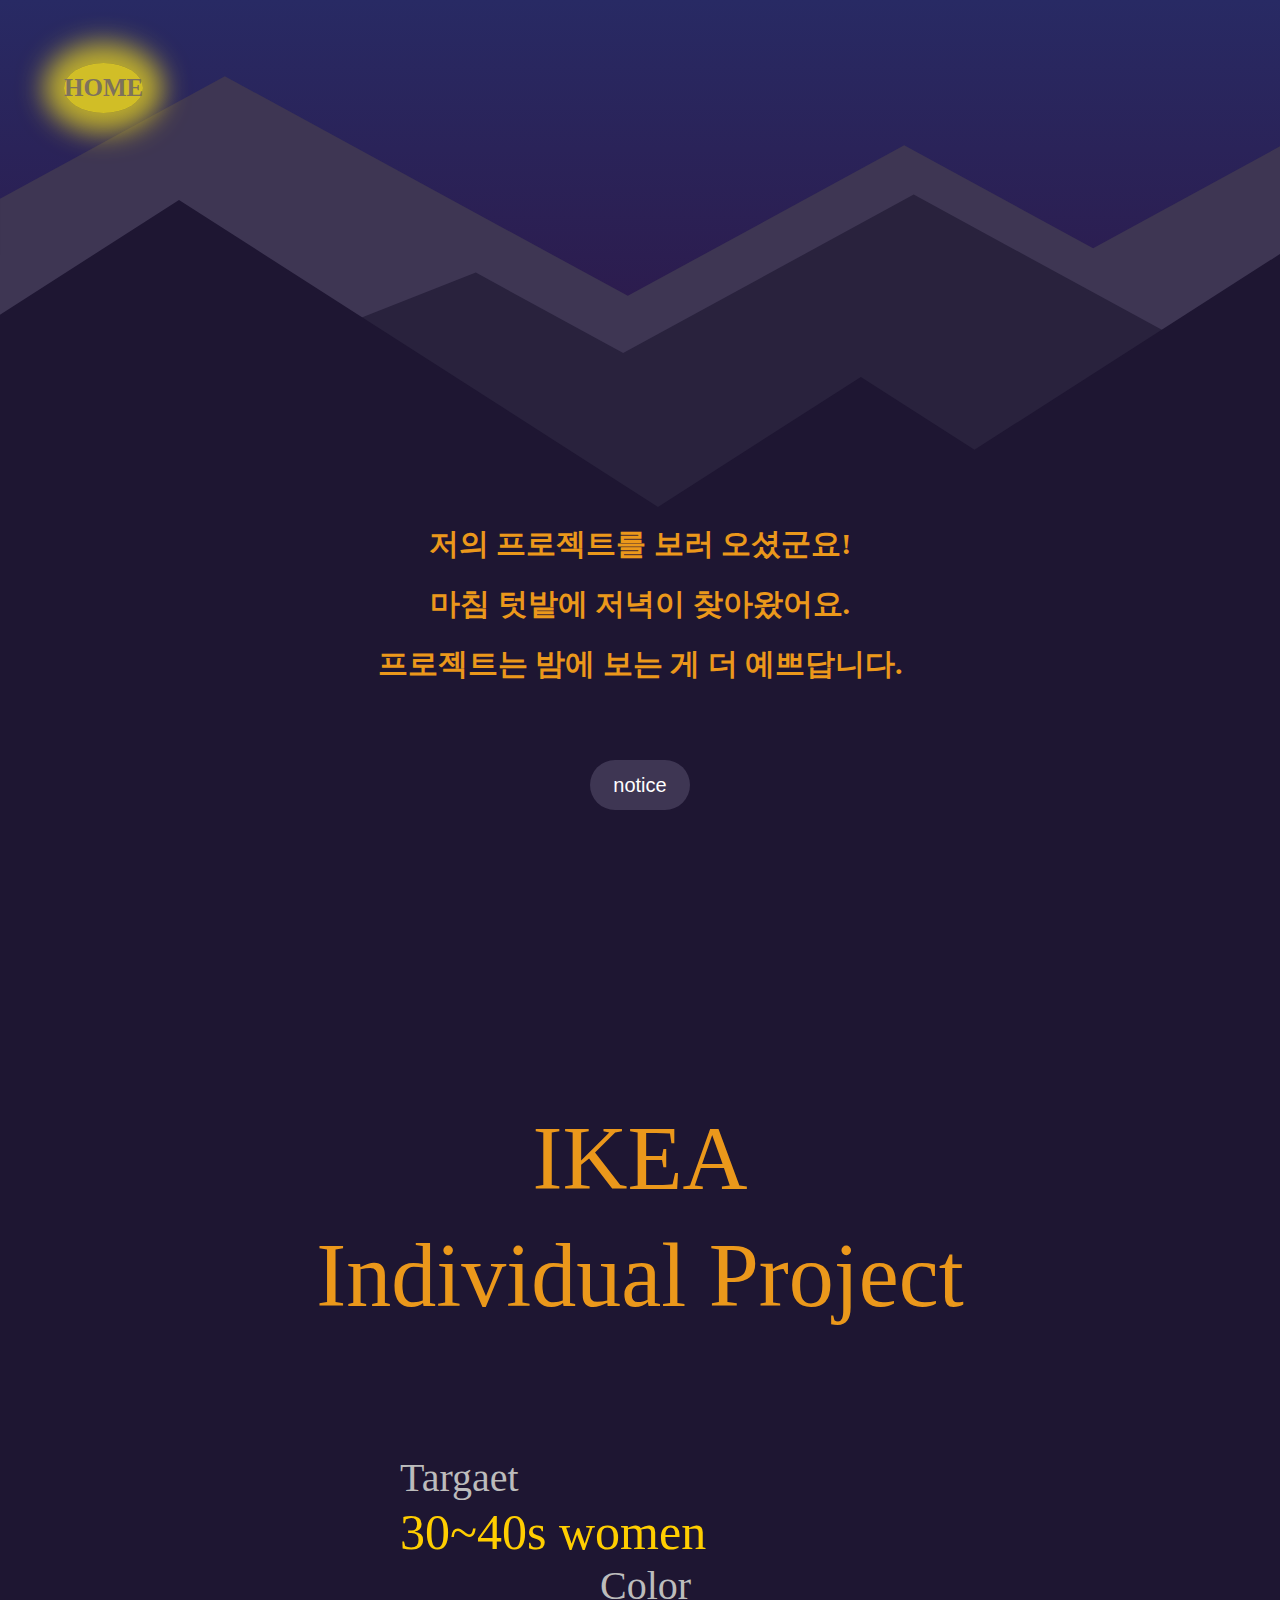
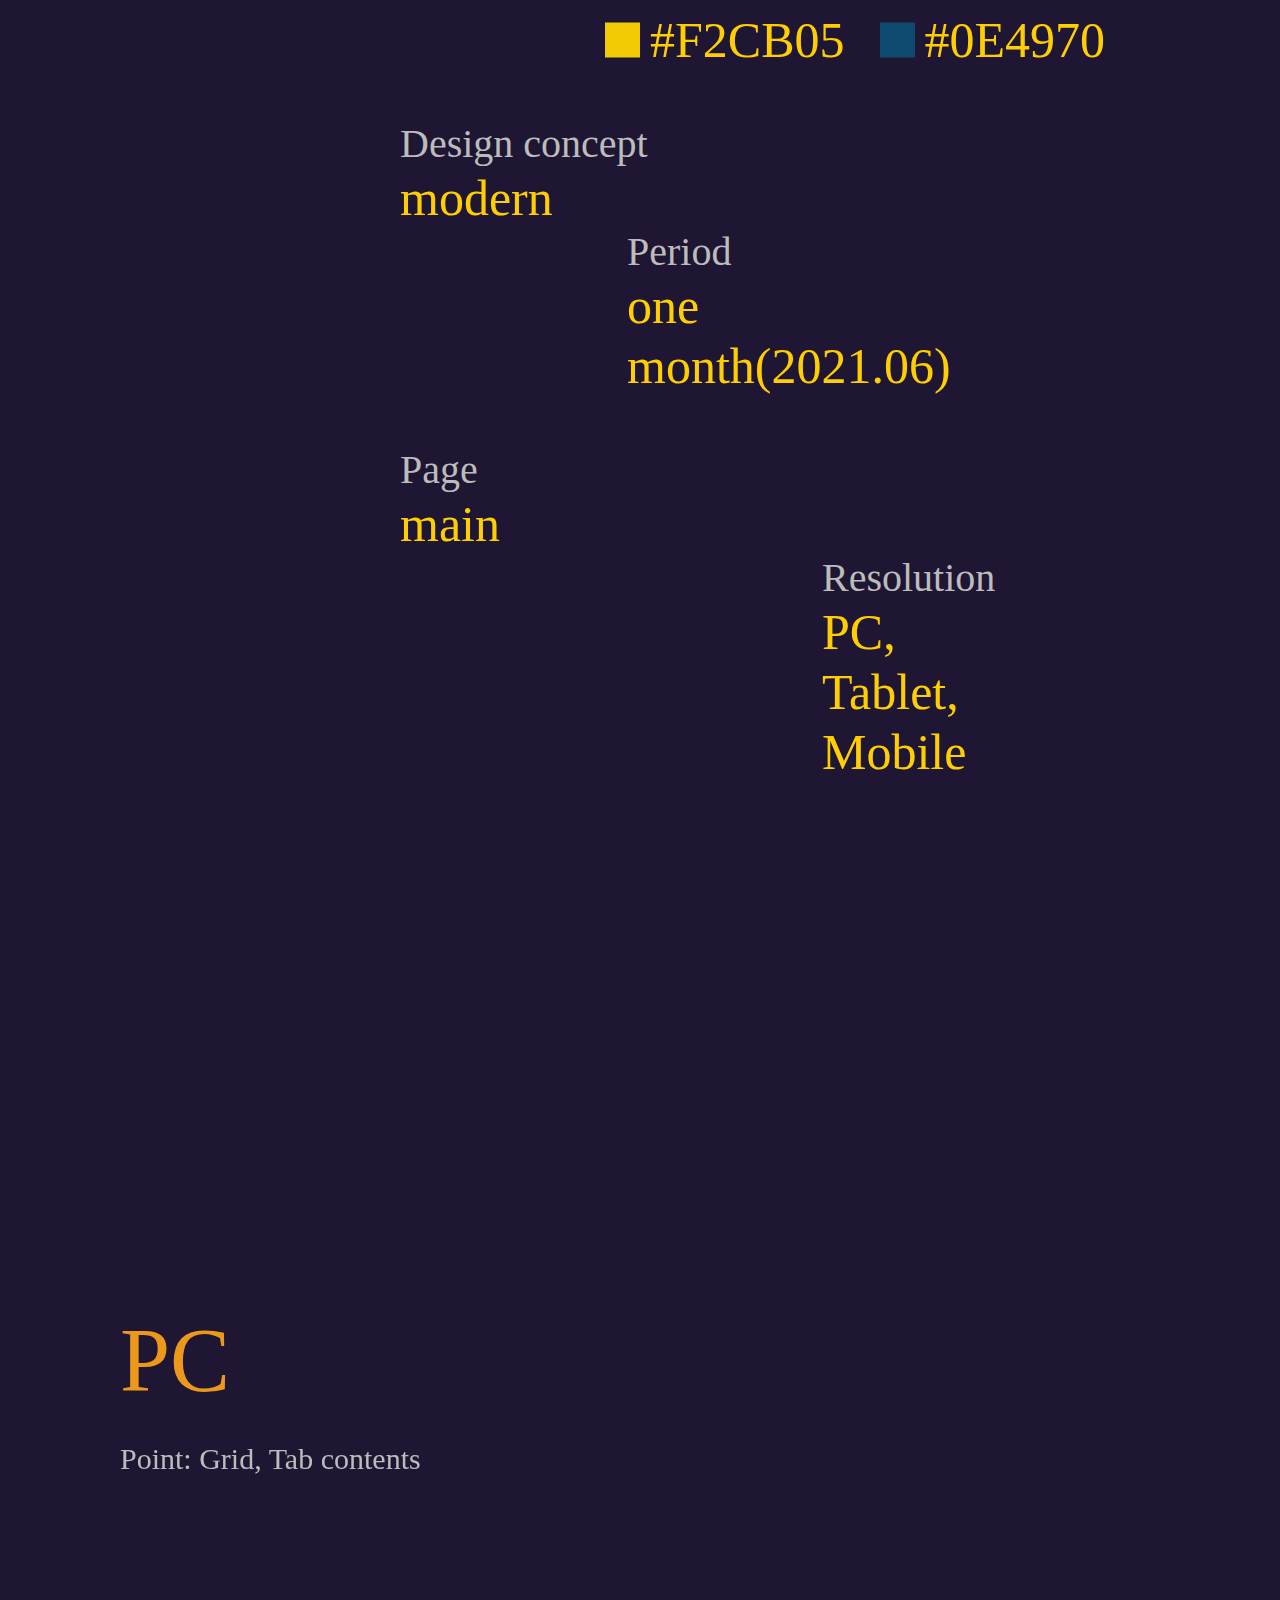
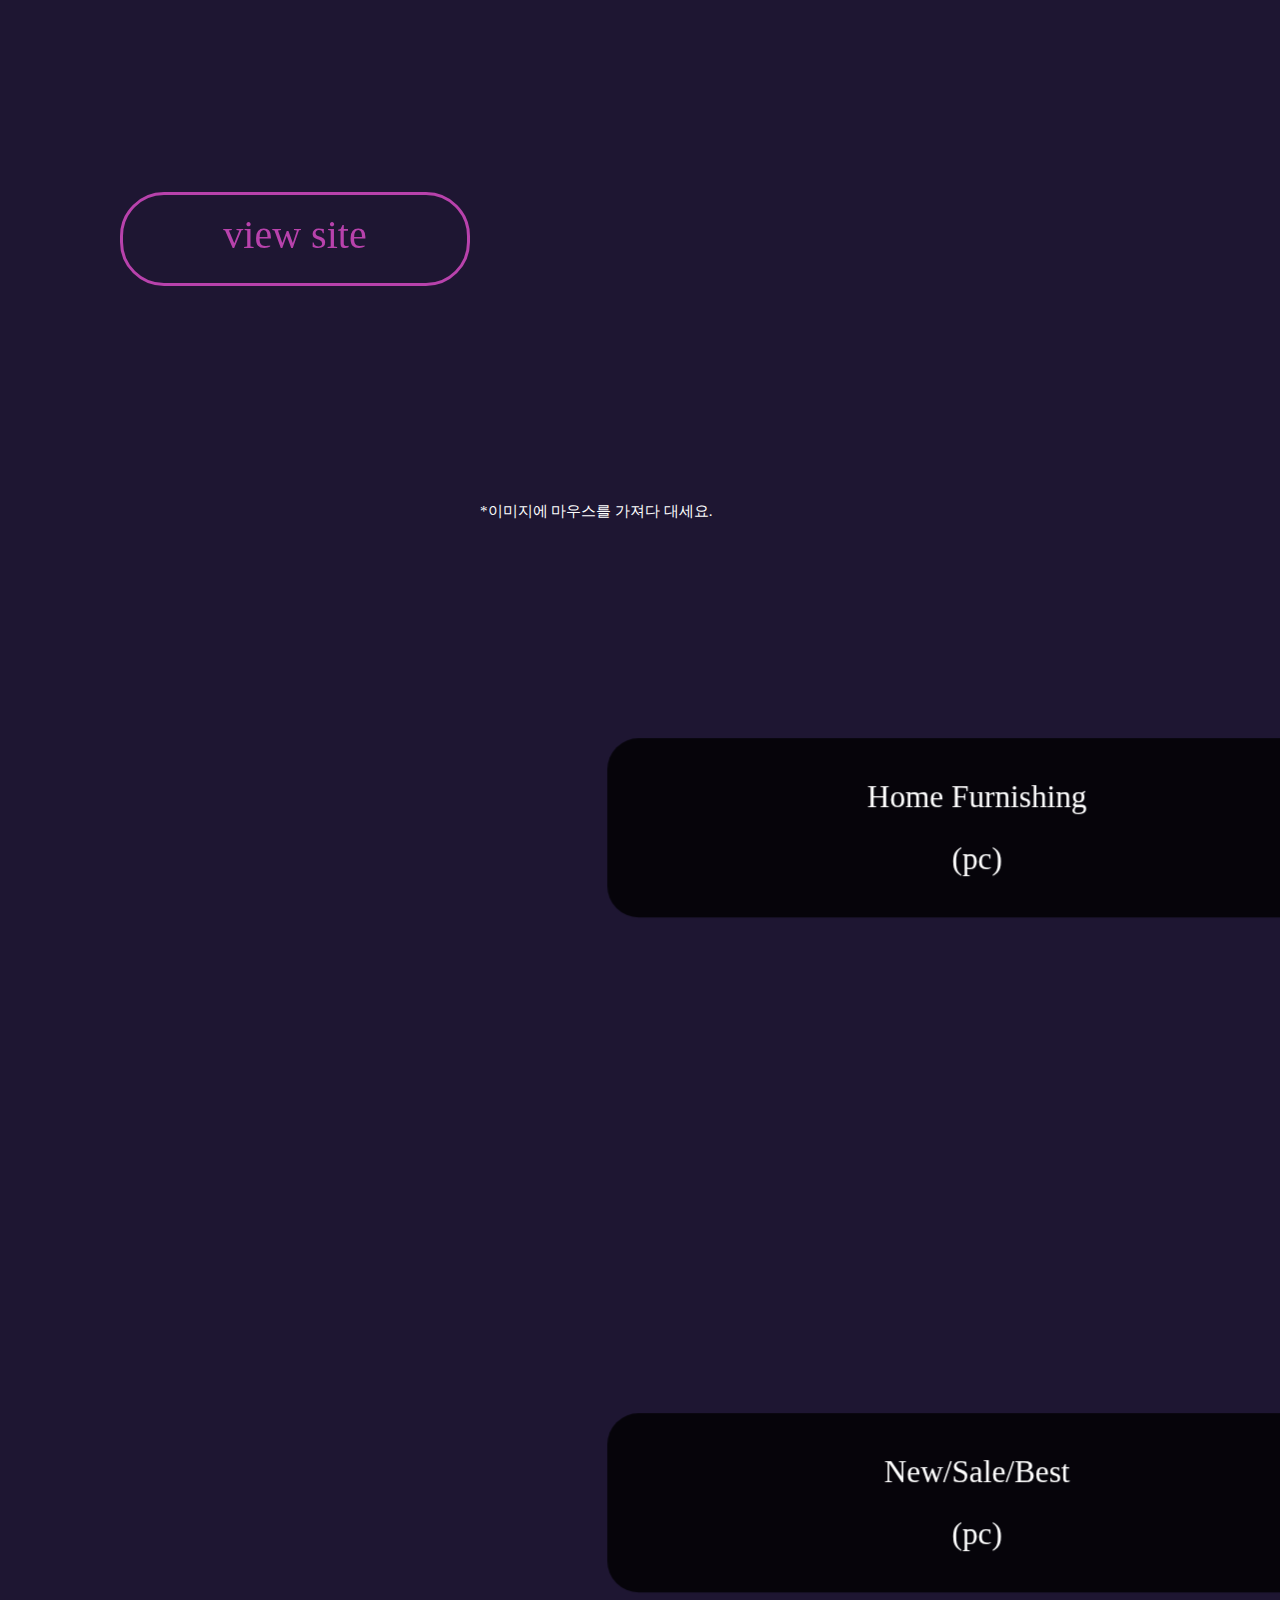
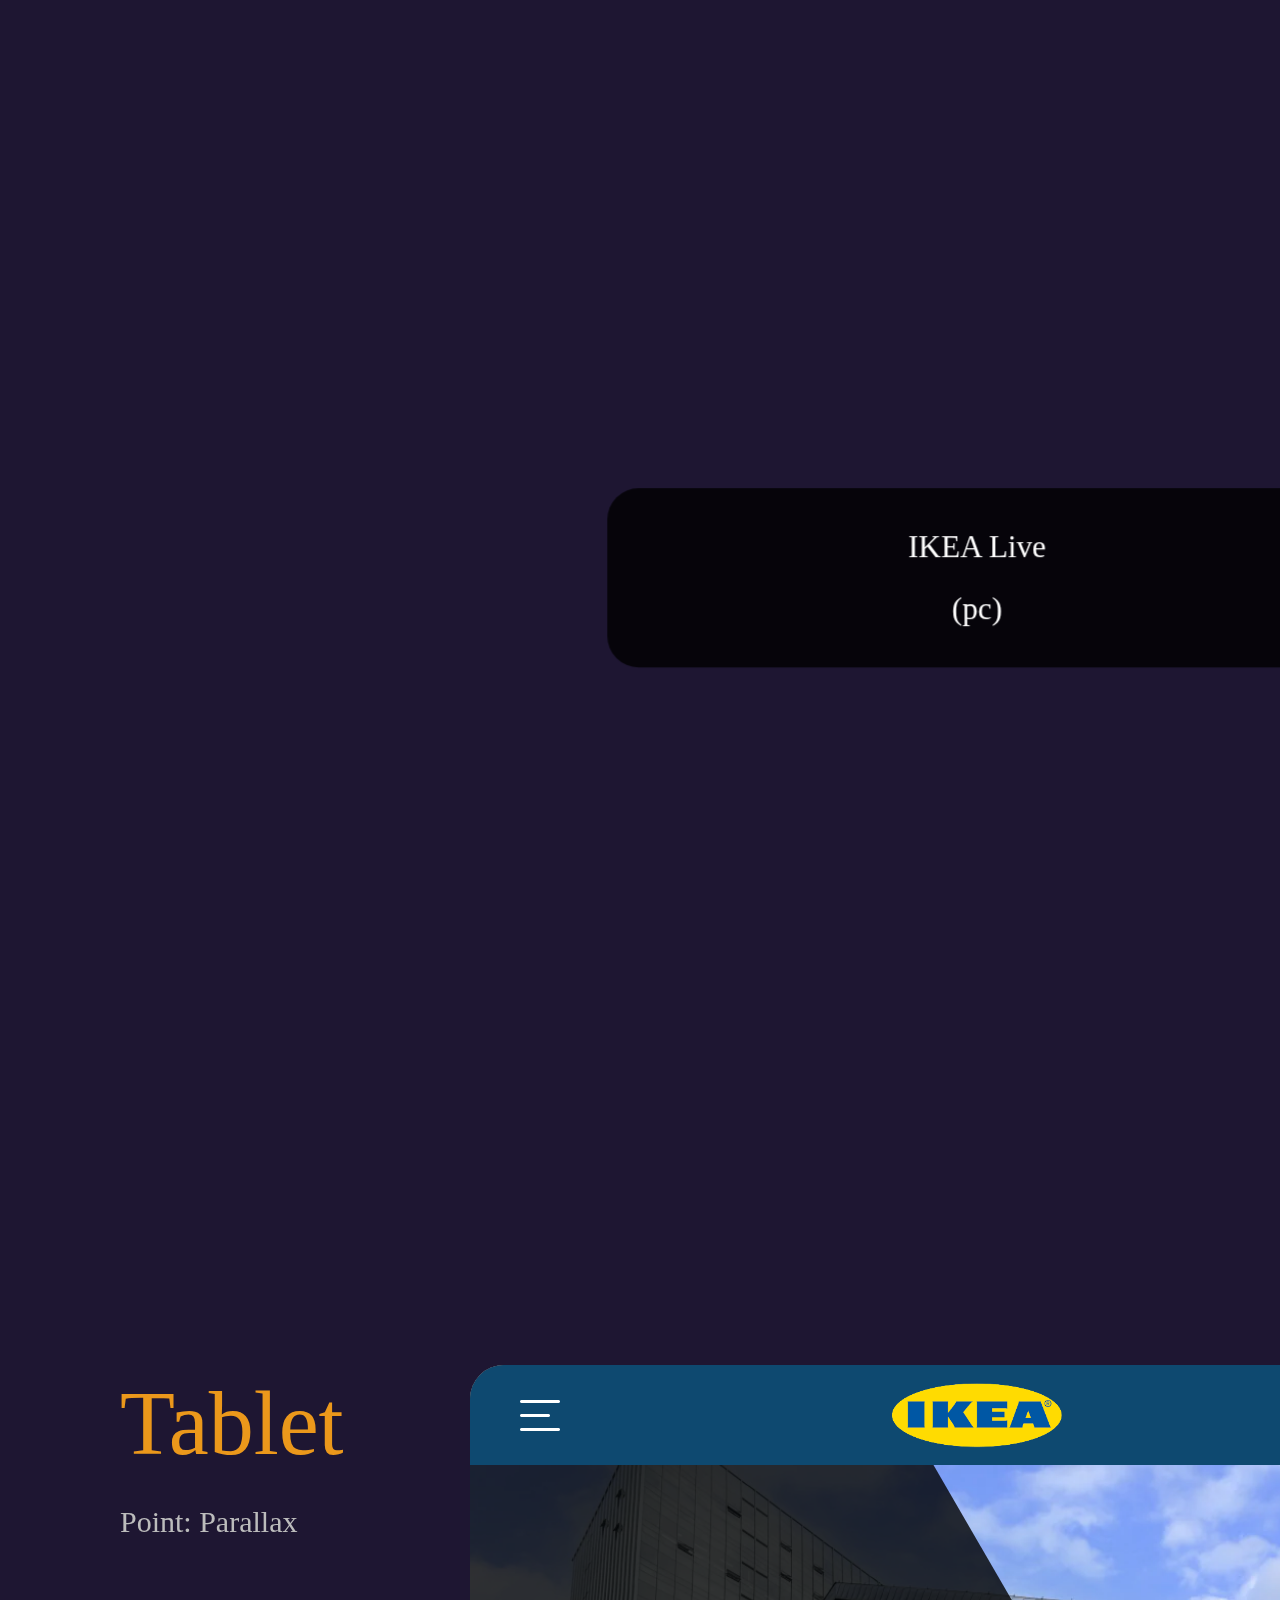
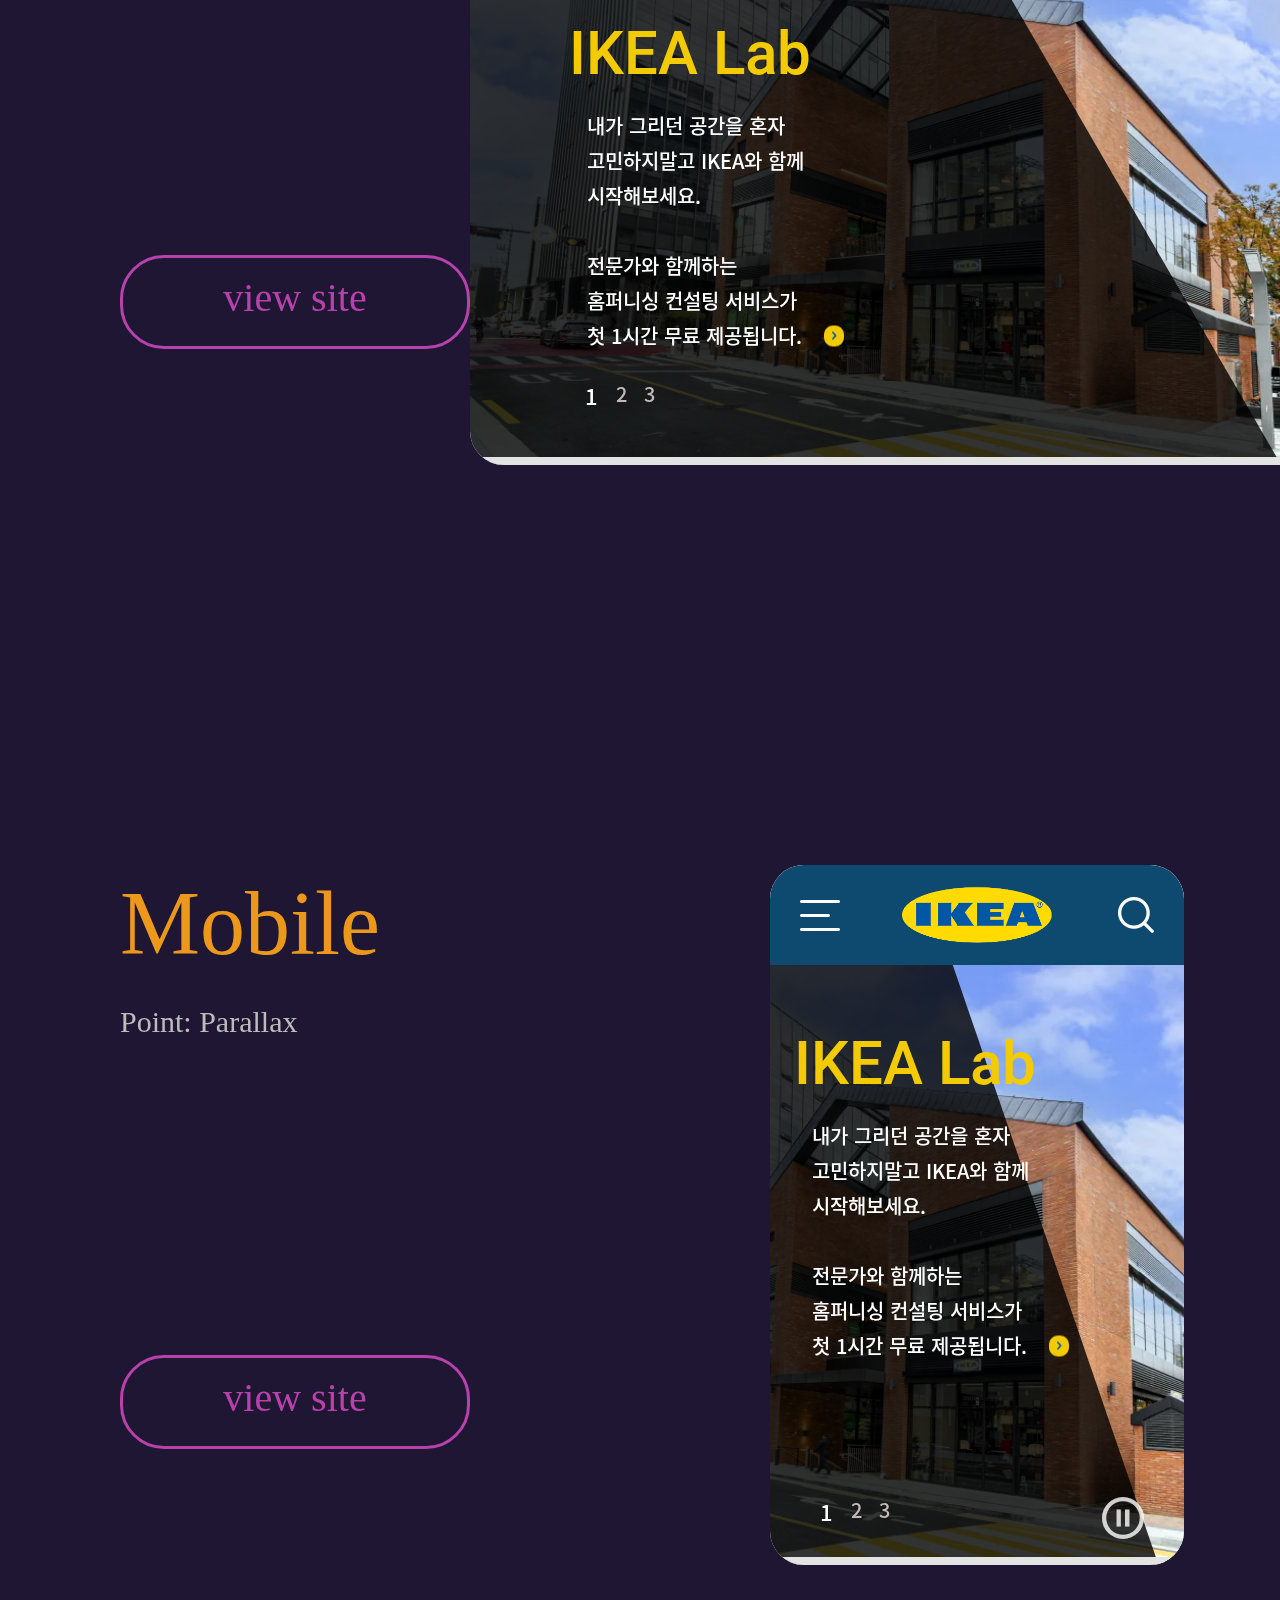
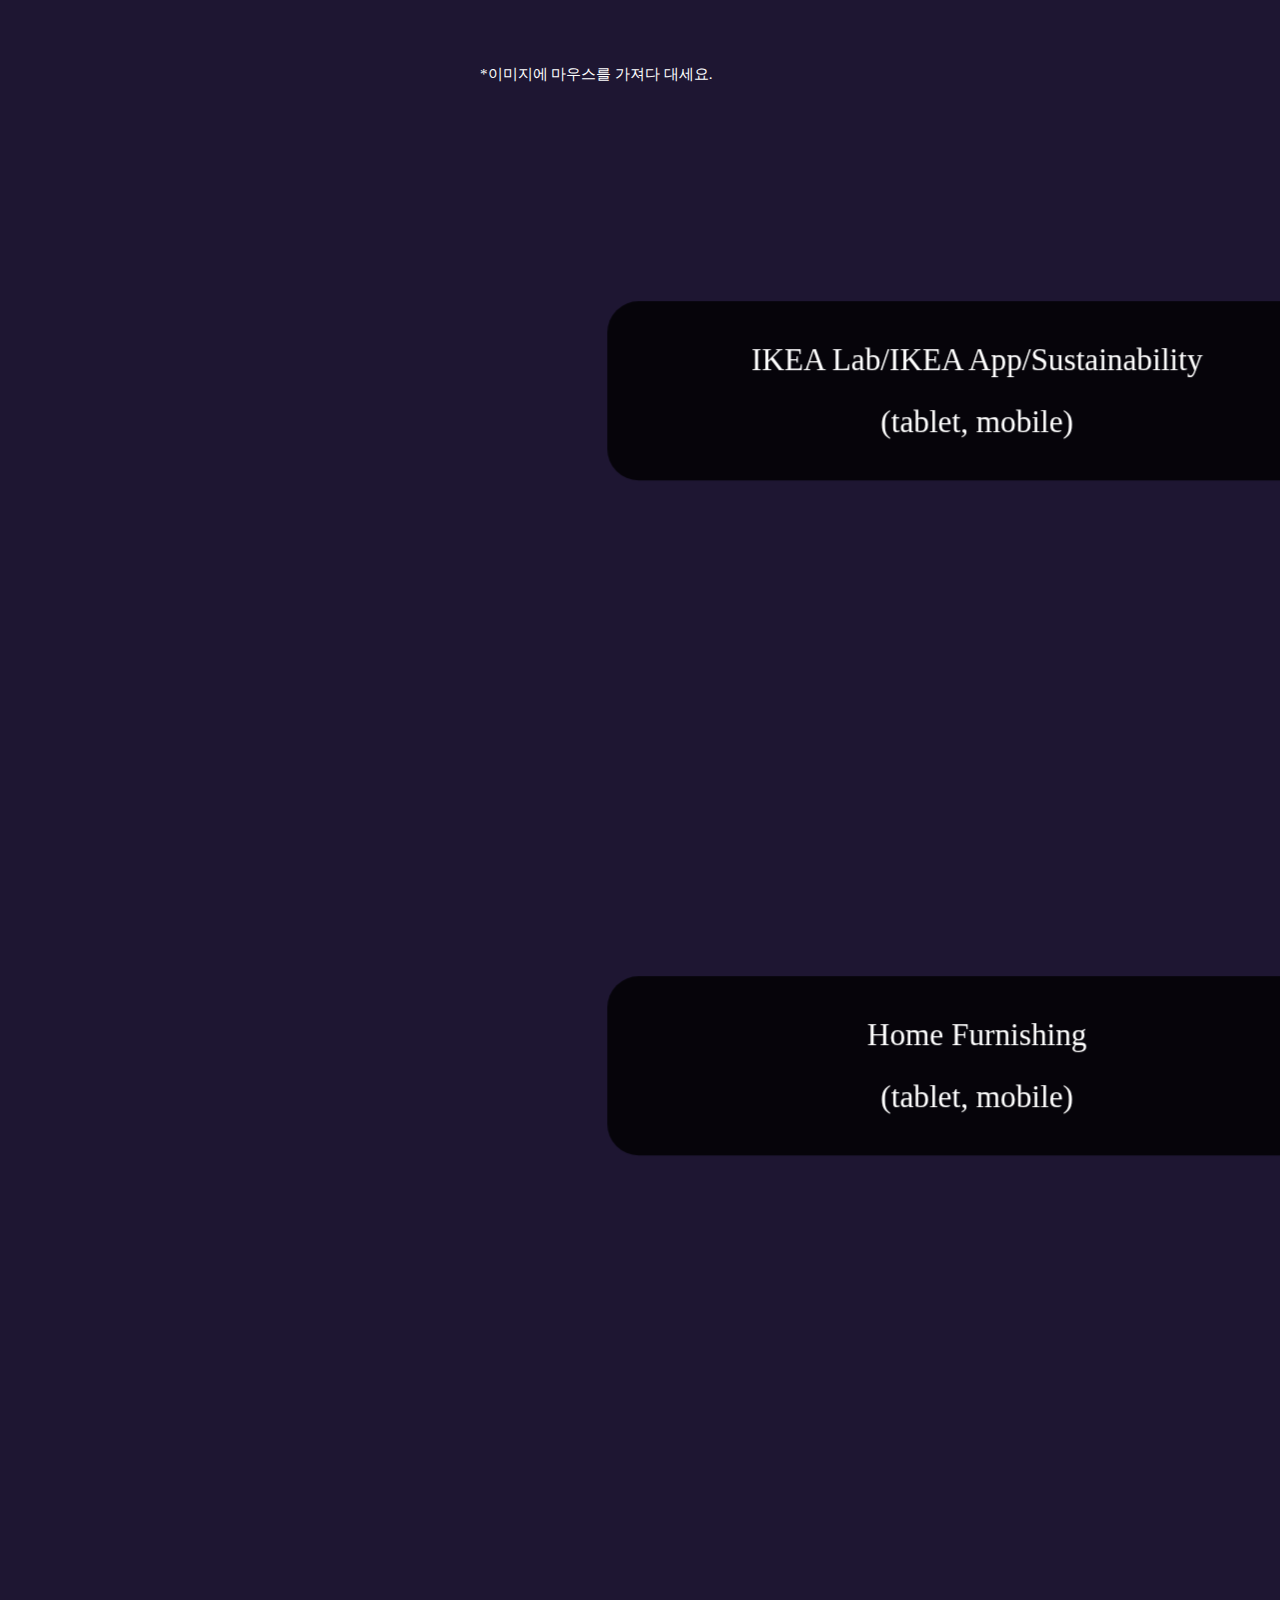
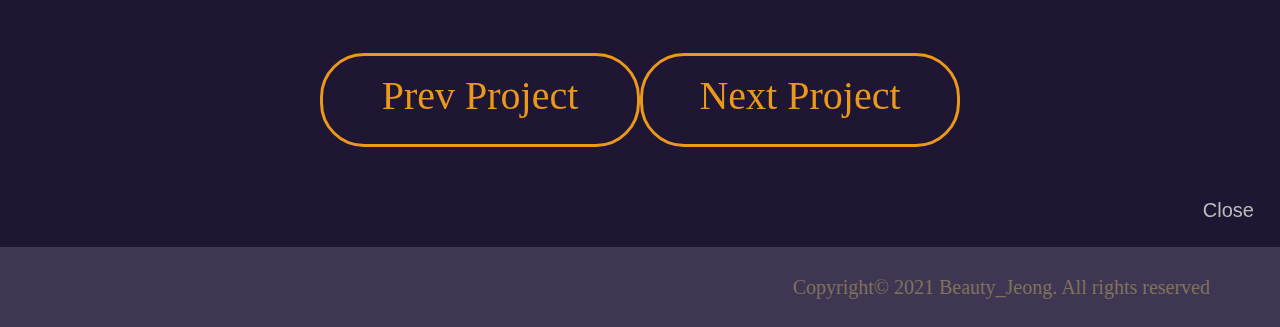
==== commit 842b6e0e: "home버튼 box-shadow inset추가" ====
--- a/sub/ikea_introduce.html
+++ b/sub/ikea_introduce.html
@@ -14,6 +14,7 @@
   <link rel="stylesheet" href="../css/common.css">
   <link rel="stylesheet" href="../css/sub.css">
   <script src="../js/jquery-1.12.4.min.js"></script>
+  <script src="../js/project.js"></script>
 </head>
 
 <body>
@@ -31,20 +32,21 @@
         마침 텃밭에 저녁이 찾아왔어요.<br>
         프로젝트는 밤에 보는 게 더 예쁘답니다.<br>
       </div>
+      <button type="button" id="ikeaNotice">notice</button>
     </div>
 
     <div class="introduce">
       <section class="info">
-        <h2>TWOSOME PLACE <br> Team Project</h2>
+        <h2>IKEA <br> Individual Project</h2>
         <ul class="info_cnt">
           <li>
             <div>
               Targaet
-              <p>20~40s women</p>
+              <p>30~40s women</p>
             </div>
             <div class="marginLeft1">
               Color
-              <p><span class="color1">#54565a</span><span class="color2">#d60037</span></p>
+              <p><span class="color1 ikea">#F2CB05</span><span class="color2 ikea">#0E4970</span></p>
             </div>
           </li>
           <li>
@@ -54,13 +56,17 @@
             </div>
             <div class="marginLeft2">
               Period
-              <p>one month</p>
+              <p>one month(2021.06)</p>
             </div>
           </li>
           <li>
             <div>
               Page
-              <p>main, coffee story, menu, news</p>
+              <p>main</p>
+            </div>
+            <div class="marginLeft3">
+              Resolution
+              <p>PC, Tablet, Mobile</p>
             </div>
           </li>
         </ul>
@@ -68,57 +74,139 @@
 
       <section class="main">
         <div class="fixed">
-          <h3>Main Page</h3>
+          <h3>PC</h3>
           <div class="part">
-            My part: content3, content4 <br>
-            Point: Fullpage</div>
-          <a href="" class="view_site">view site</a>
+            Point: Grid, Tab contents</div>
+          <a href="https://beautyjeong.github.io/project2/index.html" class="view_site link" target="_blank">view site</a>
         </div>
 
         <div class="screen_wrap">
-          <div class="screen">
-            <div class="img1"></div>
-          </div>
-          <div class="screen">
-            <div class="img2"></div>
-          </div>
-          <div class="screen">
-            <div class="img3"></div>
-          </div>
-        </div>
-
+          <div class="screenBig">
+            <div class="img1 ikeaPC"></div>
+          </div>
+          <p class="hover">*이미지에 마우스를 가져다 대세요.</p> 
+
+          <div class="card">
+            <div class="front">
+              <p class="tit">Home Furnishing<br> (pc)</p>
+              <div class="screen">
+                <div class="img2 ikeaPC"></div>
+              </div>
+            </div>
+            <div class="back">
+              <p class="txt_yellow">- display: grid;</p>
+              <div class="screen">
+                <div class="img2 ikeaPC"></div>
+              </div>
+            </div>
+          </div>
+          <div class="card">
+            <div class="front">
+              <p class="tit">New/Sale/Best<br> (pc)</p>
+              <div class="screen">
+                <div class="img3 ikeaPC"></div>
+              </div>
+            </div>
+            <div class="back">
+              <p class="txt_yellow">- Tab contents</p>
+              <div class="screen">
+                <div class="img3 ikeaPC"></div>
+              </div>
+            </div>
+          </div>
+          <div class="card">
+            <div class="front">
+              <p class="tit">IKEA Live <br> (pc)</p>
+              <div class="screen">
+                <div class="img4 ikeaPC"></div>
+              </div>
+            </div>
+            <div class="back">
+              <p class="txt_yellow">- 이케아 라이브 남은 시간 표현하기 <br> - 사진이 마우스 따라 움직이기</p>
+              <div class="screen">
+                <div class="img4 ikeaPC"></div>
+              </div>
+            </div>
+          </div>
+        </div>
       </section>
 
       <section class="sub1">
-        <h3>Sub Page1</h3>
-        <div class="part">
-          My part: coffee story (100%) <br>
-          Point: Fade In effect
-        </div>
-        <div class="screen">
-          <div class="img"></div>
-        </div>
-        <a href="" class="view_site">view site</a>
+        <div class="fixed">
+          <h3>Tablet</h3>
+          <div class="part">
+            Point: Parallax
+          </div>
+          <a href="https://beautyjeong.github.io/project2/index.html" class="view_site link" target="_blank">view site</a>
+        </div>
+
+        <div class="screen_wrap">
+          <div class="screenBig">
+            <iframe src="../project2/index.html" frameborder="0" width= "1014" height= "700"></iframe>
+          </div>
+
+        </div>
       </section>
 
       <section class="sub2">
-        <h3>Sub Page2</h3>
-        <div class="part">
-          My part: content1, content2 <br>
-          Point: Tab contents
-        </div>
-        <div class="screen">
-          <div class="img"></div>
-        </div>
-        <a href="" class="view_site">view site</a>
+        <div class="fixed">
+          <h3>Mobile</h3>
+          <div class="part">
+            Point: Parallax
+          </div>
+          <a href="https://beautyjeong.github.io/project2/index.html" class="view_site link" target="_blank">view site</a>
+        </div>
+
+        <div class="screen_wrap">
+          <div class="screenBig ikea">
+            <iframe src="../project2/index.html" frameborder="0" width= "414" height= "700"></iframe>
+          </div>
+          <p class="hover">*이미지에 마우스를 가져다 대세요.</p> 
+          <div class="card">
+            <div class="front">
+              <p class="tit">IKEA Lab/IKEA App/Sustainability<br> (tablet, mobile)</p>
+              <div class="screen">
+                <div class="img2 ikeaTb"></div>
+              </div>
+            </div>
+            <div class="back">
+              <p class="txt_yellow">- polygon태그, points속성 사용하여 도형 생성</p>
+              <div class="screen">
+                <div class="img2 ikeaTb"></div>
+              </div>
+            </div>
+          </div>
+          <div class="card">
+            <div class="front">
+              <p class="tit">Home Furnishing <br> (tablet, mobile)</p>
+              <div class="screen">
+                <div class="img3 ikeaTb"></div>
+              </div>
+            </div>
+            <div class="back">
+              <p class="txt_yellow">- Parallax</p>
+              <div class="screen">
+                <div class="img3 ikeaTb"></div>
+              </div>
+            </div>
+          </div>
+
+        </div>
       </section> 
 
       <div class="btn">
-        <a href="" class="btn_prev">Prev Project</a>
-        <a href="" class="btn_next">Next Project</a>
-        <a href="" class="btn_top"></a>
+        <a href="twosome_introduce.html" class="btn_prev link" target="_blank">Prev Project</a>
+        <a href="twosome_introduce.html" class="btn_next link" target="_blank">Next Project</a>
+        <a href=".ikea_intro" class="btn_top"></a>
+        <button type="button" id="btnClose" aria-label="닫기">Close</button>
       </div>
     </div>
+
+    <div class="bottom">
+      <div id="clock"></div>
+      <p class="copyright">Copyright&copy; 2021 Beauty_Jeong. All rights reserved</p>
+    </div>
+
   </div>
 </body>
 
--- a/css/sub.css
+++ b/css/sub.css
@@ -55,15 +55,21 @@
   -webkit-align-items: center;
   align-items: center;
   position: fixed;
-  width: 80px;
-  height: 80px;
+  z-index: 500;
   top: 7%;
   left: 5%;
-  border-radius: 50%;
-  background: rgba(251, 229, 25, 0.8);
-  box-shadow: 0px 0px 27px 20px rgba(251, 229, 25, 0.8);
   font-size: 25px;
   /* offset-x | offset-y | blur-radius | spread-radius | color */ }
+  .home, .home span {
+    border-radius: 50%;
+    background: rgba(251, 229, 25, 0.8);
+    box-shadow: 0px 0px 1px 0 rgba(251, 229, 25, 0.7) inset, 0px 0px 27px 20px rgba(251, 229, 25, 0.7); }
+  .home span {
+    display: block;
+    width: 80px;
+    height: 80px;
+    line-height: 80px;
+    text-align: center; }
 
 .speech_bubble {
   display: -webkit-box;
@@ -1062,37 +1068,37 @@
       -moz-animation: wink 3s infinite;
       animation: wink 3s infinite; }
 
-.ikea_intro {
+.twosome_intro, .ikea_intro {
   position: relative;
   z-index: 0;
   background: linear-gradient(#282A64, #330428 90%);
   width: 100%;
   height: 100vh; }
-  .ikea_intro .home {
+  .twosome_intro .home, .ikea_intro .home {
     position: absolute; }
-  .ikea_intro .bg {
+  .twosome_intro .bg, .ikea_intro .bg {
     position: relative;
     z-index: -1;
     width: 100%;
     height: 100%;
     overflow: hidden; }
-    .ikea_intro .bg .mountain1, .ikea_intro .bg .mountain2, .ikea_intro .bg .mountain3 {
+    .twosome_intro .bg .mountain1, .twosome_intro .bg .mountain2, .twosome_intro .bg .mountain3, .ikea_intro .bg .mountain1, .ikea_intro .bg .mountain2, .ikea_intro .bg .mountain3 {
       position: absolute;
       left: 0;
       bottom: 0;
       background: no-repeat 50% / cover;
       width: 100%; }
-    .ikea_intro .bg .mountain1 {
+    .twosome_intro .bg .mountain1, .ikea_intro .bg .mountain1 {
       background: url("../images/project/mountain1.svg");
       height: 900px;
       bottom: 0; }
-    .ikea_intro .bg .mountain2 {
+    .twosome_intro .bg .mountain2, .ikea_intro .bg .mountain2 {
       background: url("../images/project/mountain2.svg");
       height: 712px; }
-    .ikea_intro .bg .mountain3 {
+    .twosome_intro .bg .mountain3, .ikea_intro .bg .mountain3 {
       background: url("../images/project/mountain3.svg");
       height: 700px; }
-  .ikea_intro .txt {
+  .twosome_intro .txt, .ikea_intro .txt {
     display: -webkit-box;
     display: -moz-box;
     display: -ms-box;
@@ -1112,6 +1118,19 @@
     top: 50%;
     left: 50%;
     padding-top: 5%; }
+  .twosome_intro #twosomeNotice, .twosome_intro #ikeaNotice, .ikea_intro #twosomeNotice, .ikea_intro #ikeaNotice {
+    -webkit-transform: translateX(-50%);
+    -moz-transform: translateX(-50%);
+    transform: translateX(-50%);
+    position: absolute;
+    width: 100px;
+    height: 50px;
+    bottom: 10%;
+    left: 50%;
+    background: #3E3653;
+    border-radius: 30px;
+    color: #fff;
+    font-size: 20px; }
 
 .introduce {
   font-family: Tourney;
@@ -1149,6 +1168,8 @@
       display: -ms-box;
       display: -webkit-flex;
       display: flex;
+      -webkit-flex-wrap: wrap;
+      flex-wrap: wrap;
       font-size: 40px;
       color: #bcbcbc; }
       .introduce .info_cnt li p {
@@ -1157,7 +1178,7 @@
     .introduce .info_cnt li + li {
       padding-top: 50px; }
     .introduce .info_cnt .marginLeft1 {
-      margin-left: 220px; }
+      margin-left: 200px; }
       .introduce .info_cnt .marginLeft1 p span {
         position: relative; }
         .introduce .info_cnt .marginLeft1 p span::after {
@@ -1170,16 +1191,102 @@
           height: 35px;
           top: 50%;
           left: -45px; }
-      .introduce .info_cnt .marginLeft1 .color1 {
+      .introduce .info_cnt .marginLeft1 .color1.twosome {
         margin-left: 50px; }
-        .introduce .info_cnt .marginLeft1 .color1::after {
+        .introduce .info_cnt .marginLeft1 .color1.twosome::after {
           background: #54565a; }
-      .introduce .info_cnt .marginLeft1 .color2 {
+      .introduce .info_cnt .marginLeft1 .color2.twosome {
         margin-left: 80px; }
-        .introduce .info_cnt .marginLeft1 .color2::after {
+        .introduce .info_cnt .marginLeft1 .color2.twosome::after {
           background: #d60037; }
+      .introduce .info_cnt .marginLeft1 .color1.ikea {
+        margin-left: 50px; }
+        .introduce .info_cnt .marginLeft1 .color1.ikea::after {
+          background: #F2CB05; }
+      .introduce .info_cnt .marginLeft1 .color2.ikea {
+        margin-left: 80px; }
+        .introduce .info_cnt .marginLeft1 .color2.ikea::after {
+          background: #0E4970; }
     .introduce .info_cnt .marginLeft2 {
-      margin-left: 249px; }
+      margin-left: 227px; }
+    .introduce .info_cnt .marginLeft3 {
+      margin-left: 422px; }
+    .introduce .info_cnt .marginLeft4 {
+      margin-left: 81px; }
+  .introduce .link {
+    display: block;
+    width: 344px;
+    height: 88px;
+    border-radius: 44px;
+    font-size: 40px;
+    text-align: center;
+    line-height: 2;
+    transition: all 0.2s; }
+  .introduce .card {
+    position: relative;
+    perspective: 2500px;
+    margin-bottom: 100px;
+    width: 1014px;
+    height: 575px; }
+    .introduce .card > div {
+      position: absolute;
+      top: 0;
+      left: 0;
+      width: 1014px;
+      height: 575px;
+      transition: all 0.5s;
+      backface-visibility: hidden;
+      transition: transform 1s;
+      transform-style: preserve-3d; }
+      .introduce .card > div p {
+        -webkit-transform: translate(-50%, -50%) translateZ(100px);
+        -moz-transform: translate(-50%, -50%) translateZ(100px);
+        transform: translate(-50%, -50%) translateZ(100px);
+        display: -webkit-box;
+        display: -moz-box;
+        display: -ms-box;
+        display: -webkit-flex;
+        display: flex;
+        -webkit-align-items: center;
+        align-items: center;
+        -webkit-justify-content: center;
+        justify-content: center;
+        position: absolute;
+        top: 50%;
+        left: 50%;
+        width: 70%;
+        height: 30%;
+        background: rgba(0, 0, 0, 0.8);
+        color: #fff;
+        font-family: NotoSansKR;
+        font-size: 20px;
+        font-weight: 500;
+        border-radius: 30px;
+        line-height: 2;
+        backface-visibility: hidden;
+        text-align: center; }
+    .introduce .card .front {
+      -webkit-transform: rotateY(0deg);
+      -moz-transform: rotateY(0deg);
+      transform: rotateY(0deg); }
+    .introduce .card .back {
+      -webkit-transform: rotateY(-180deg);
+      -moz-transform: rotateY(-180deg);
+      transform: rotateY(-180deg); }
+    .introduce .card:hover .front, .introduce .card.flip .front {
+      transform: rotateY(180deg); }
+    .introduce .card:hover .back, .introduce .card.flip .back {
+      transform: rotateY(0deg); }
+    .introduce .card .txt_yellow {
+      color: #FFCE00; }
+    .introduce .card .tit {
+      font-size: 30px; }
+  .introduce .hover {
+    font-family: NotoSansKR;
+    font-weight: 500;
+    font-size: 15px;
+    color: #fff;
+    margin: 100px 0 20px 10px; }
   .introduce .main, .introduce .sub1, .introduce .sub2 {
     display: -webkit-box;
     display: -moz-box;
@@ -1188,44 +1295,260 @@
     display: flex;
     -webkit-justify-content: space-between;
     justify-content: space-between; }
-  .introduce .main {
-    position: relative; }
-    .introduce .main .fixed {
+    .introduce .main .fixed, .introduce .sub1 .fixed, .introduce .sub2 .fixed {
       position: sticky;
       top: 0;
       left: 0; }
-      .introduce .main .fixed .part {
+      .introduce .main .fixed .part, .introduce .sub1 .fixed .part, .introduce .sub2 .fixed .part {
         font-family: NotoSansKR;
         font-weight: 500;
         color: #bcbcbc;
         line-height: 80px; }
-      .introduce .main .fixed .view_site {
-        display: block;
-        width: 344px;
-        height: 88px;
-        border-radius: 44px;
+      .introduce .main .fixed .view_site.link, .introduce .sub1 .fixed .view_site.link, .introduce .sub2 .fixed .view_site.link {
         border: 3px solid #b842ac;
-        font-size: 40px;
         color: #b842ac;
-        margin-top: 293px;
-        text-align: center;
-        line-height: 2;
-        transition: all 0.2s; }
-        .introduce .main .fixed .view_site:hover, .introduce .main .fixed .view_site:focus {
+        margin-top: 293px; }
+        .introduce .main .fixed .view_site.link:hover, .introduce .main .fixed .view_site.link:focus, .introduce .sub1 .fixed .view_site.link:hover, .introduce .sub1 .fixed .view_site.link:focus, .introduce .sub2 .fixed .view_site.link:hover, .introduce .sub2 .fixed .view_site.link:focus {
           color: #fff;
           background: #b842ac; }
-    .introduce .main .screen_wrap div {
-      margin-top: 20px; }
-    .introduce .main .screen {
+    .introduce .main .screen_wrap div + div, .introduce .sub1 .screen_wrap div + div, .introduce .sub2 .screen_wrap div + div {
+      margin-top: 100px; }
+    .introduce .main .screenBig, .introduce .sub1 .screenBig, .introduce .sub2 .screenBig {
       overflow: hidden;
+      border-radius: 34px;
+      width: 1014px;
+      height: 700px; }
+    .introduce .main .screen, .introduce .sub1 .screen, .introduce .sub2 .screen {
+      overflow: hidden;
+      width: 1014px;
       border-radius: 34px; }
-      .introduce .main .screen .img1 {
-        background: url("../images/project/twosome_index.jpg") no-repeat 50%/cover;
-        width: 1014px;
-        height: 617px; }
-      .introduce .main .screen .img2 {
-        background: url("../images/project/twosome_index.jpg") no-repeat left 10px bottom 0/cover;
-        width: 1014px;
-        height: 617px; }
+    .introduce .main .img1, .introduce .sub1 .img1, .introduce .sub2 .img1 {
+      -webkit-animation: move_screen 20s ease 1s infinite backwards;
+      -moz-animation: move_screen 20s ease 1s infinite backwards;
+      animation: move_screen 20s ease 1s infinite backwards;
+      background: no-repeat 50% 0 / cover;
+      width: 1014px;
+      height: 2500px; }
+@-webkit-keyframes move_screen {
+  0% {
+    transform: translateY(0); }
+  20% {
+    transform: translateY(-625px); }
+  40% {
+    transform: translateY(-1250px); }
+  60% {
+    transform: translateY(-1800px); }
+  100% {
+    transform: translateY(0); } }
+@-moz-keyframes move_screen {
+  0% {
+    transform: translateY(0); }
+  20% {
+    transform: translateY(-625px); }
+  40% {
+    transform: translateY(-1250px); }
+  60% {
+    transform: translateY(-1800px); }
+  100% {
+    transform: translateY(0); } }
+@keyframes move_screen {
+  0% {
+    transform: translateY(0); }
+  20% {
+    transform: translateY(-625px); }
+  40% {
+    transform: translateY(-1250px); }
+  60% {
+    transform: translateY(-1800px); }
+  100% {
+    transform: translateY(0); } }
+@-webkit-keyframes move_screen_long {
+  0% {
+    transform: translateY(0); }
+  20% {
+    transform: translateY(-625px); }
+  40% {
+    transform: translateY(-1250px); }
+  60% {
+    transform: translateY(-1800px); }
+  80% {
+    transform: translateY(-2160px); }
+  100% {
+    transform: translateY(0); } }
+@-moz-keyframes move_screen_long {
+  0% {
+    transform: translateY(0); }
+  20% {
+    transform: translateY(-625px); }
+  40% {
+    transform: translateY(-1250px); }
+  60% {
+    transform: translateY(-1800px); }
+  80% {
+    transform: translateY(-2160px); }
+  100% {
+    transform: translateY(0); } }
+@keyframes move_screen_long {
+  0% {
+    transform: translateY(0); }
+  20% {
+    transform: translateY(-625px); }
+  40% {
+    transform: translateY(-1250px); }
+  60% {
+    transform: translateY(-1800px); }
+  80% {
+    transform: translateY(-2160px); }
+  100% {
+    transform: translateY(0); } }
+@-webkit-keyframes move_screen_ikea {
+  0% {
+    transform: translateY(0); }
+  20% {
+    transform: translateY(-625px); }
+  40% {
+    transform: translateY(-1250px); }
+  60% {
+    transform: translateY(-1800px); }
+  80% {
+    transform: translateY(-2460px); }
+  100% {
+    transform: translateY(0); } }
+@-moz-keyframes move_screen_ikea {
+  0% {
+    transform: translateY(0); }
+  20% {
+    transform: translateY(-625px); }
+  40% {
+    transform: translateY(-1250px); }
+  60% {
+    transform: translateY(-1800px); }
+  80% {
+    transform: translateY(-2460px); }
+  100% {
+    transform: translateY(0); } }
+@keyframes move_screen_ikea {
+  0% {
+    transform: translateY(0); }
+  20% {
+    transform: translateY(-625px); }
+  40% {
+    transform: translateY(-1250px); }
+  60% {
+    transform: translateY(-1800px); }
+  80% {
+    transform: translateY(-2460px); }
+  100% {
+    transform: translateY(0); } }
+  .introduce .main {
+    position: relative; }
+    .introduce .main .screenBig .img1 {
+      background-image: url("../images/project/twosome_index.jpg"); }
+    .introduce .main .screenBig .img1.ikeaPC {
+      -webkit-animation: move_screen_ikea 20s ease 1s infinite backwards;
+      -moz-animation: move_screen_ikea 20s ease 1s infinite backwards;
+      animation: move_screen_ikea 20s ease 1s infinite backwards;
+      background-image: url("../images/project/ikea_PC.jpg");
+      height: 3160px; }
+    .introduce .main .screen .img2 {
+      background: url("../images/project/twosome_index.jpg") left 0 top 63%/cover;
+      height: 530px; }
+    .introduce .main .screen .img3 {
+      background: url("../images/project/twosome_index.jpg") left 0 bottom 0/cover;
+      height: 575px; }
+    .introduce .main .screen .img2.ikeaPC {
+      background: url("../images/project/ikea_PC.jpg") left 0 top 25%/cover;
+      height: 530px; }
+    .introduce .main .screen .img3.ikeaPC {
+      background: url("../images/project/ikea_PC.jpg") left 0 top 63%/cover;
+      height: 575px; }
+    .introduce .main .screen .img4 {
+      background: url("../images/project/ikea_PC.jpg") left 0 top 87%/cover;
+      height: 575px; }
+  .introduce .sub1 .screenBig .img1 {
+    -webkit-animation: move_screen_long 20s ease 1s infinite backwards;
+    -moz-animation: move_screen_long 20s ease 1s infinite backwards;
+    animation: move_screen_long 20s ease 1s infinite backwards;
+    background-image: url("../images/project/twosome_coffStory.jpg");
+    height: 2870px; }
+  .introduce .sub1 .screen .img2 {
+    background: url("../images/project/twosome_coffStory.jpg") left 0 top 86%/cover;
+    height: 760px; }
+  .introduce .sub2 .screenBig .img1 {
+    background-image: url("../images/project/twosome_menu.jpg"); }
+  .introduce .sub2 .screen .img2 {
+    background: url("../images/project/twosome_menu.jpg") left 0 top 19%/cover;
+    height: 617px; }
+  .introduce .sub2 .img2.ikeaTb {
+    background: url("../images/project/ikea_tablet.jpg") left 0 top 6%/cover;
+    height: 617px; }
+  .introduce .sub2 .img3.ikeaTb {
+    background: url("../images/project/ikea_tablet.jpg") left 0 top 17%/cover;
+    height: 617px; }
+  .introduce .sub2 iframe {
+    margin-left: 300px;
+    border-radius: 34px; }
+  .introduce .btn {
+    display: -webkit-box;
+    display: -moz-box;
+    display: -ms-box;
+    display: -webkit-flex;
+    display: flex;
+    -webkit-justify-content: space-between;
+    justify-content: space-between;
+    position: relative;
+    margin: 0 auto;
+    width: 50%;
+    padding-bottom: 100px; }
+    .introduce .btn .btn_prev.link, .introduce .btn .btn_next.link {
+      border: 3px solid #EB981B;
+      color: #EB981B; }
+      .introduce .btn .btn_prev.link:hover, .introduce .btn .btn_prev.link:focus, .introduce .btn .btn_next.link:hover, .introduce .btn .btn_next.link:focus {
+        color: #fff;
+        background: #EB981B; }
+    .introduce .btn .btn_top {
+      -webkit-transform: translateY(-50%);
+      -moz-transform: translateY(-50%);
+      transform: translateY(-50%);
+      position: absolute;
+      bottom: 0;
+      right: -380px;
+      background: url("../images/project/arrow_top.svg");
+      width: 39px;
+      height: 39px; }
+    .introduce .btn #btnClose {
+      position: absolute;
+      bottom: 24px;
+      right: -300px;
+      font-size: 20px;
+      color: #bcbcbc; }
+
+.bottom {
+  display: -webkit-box;
+  display: -moz-box;
+  display: -ms-box;
+  display: -webkit-flex;
+  display: flex;
+  -webkit-justify-content: space-between;
+  justify-content: space-between;
+  width: 100%;
+  height: 80px;
+  line-height: 80px;
+  background: #3E3653;
+  font-size: 20px; }
+  .bottom #clock {
+    font-family: Tourney;
+    font-weight: 300;
+    color: #fff;
+    width: 20%;
+    line-height: 30px;
+    text-align: center;
+    padding-top: 10px; }
+  .bottom .copyright {
+    font-family: NotoSansKR;
+    font-weight: 400;
+    text-align: right;
+    padding-right: 70px;
+    box-sizing: border-box; }
 
 /*# sourceMappingURL=sub.css.map */
